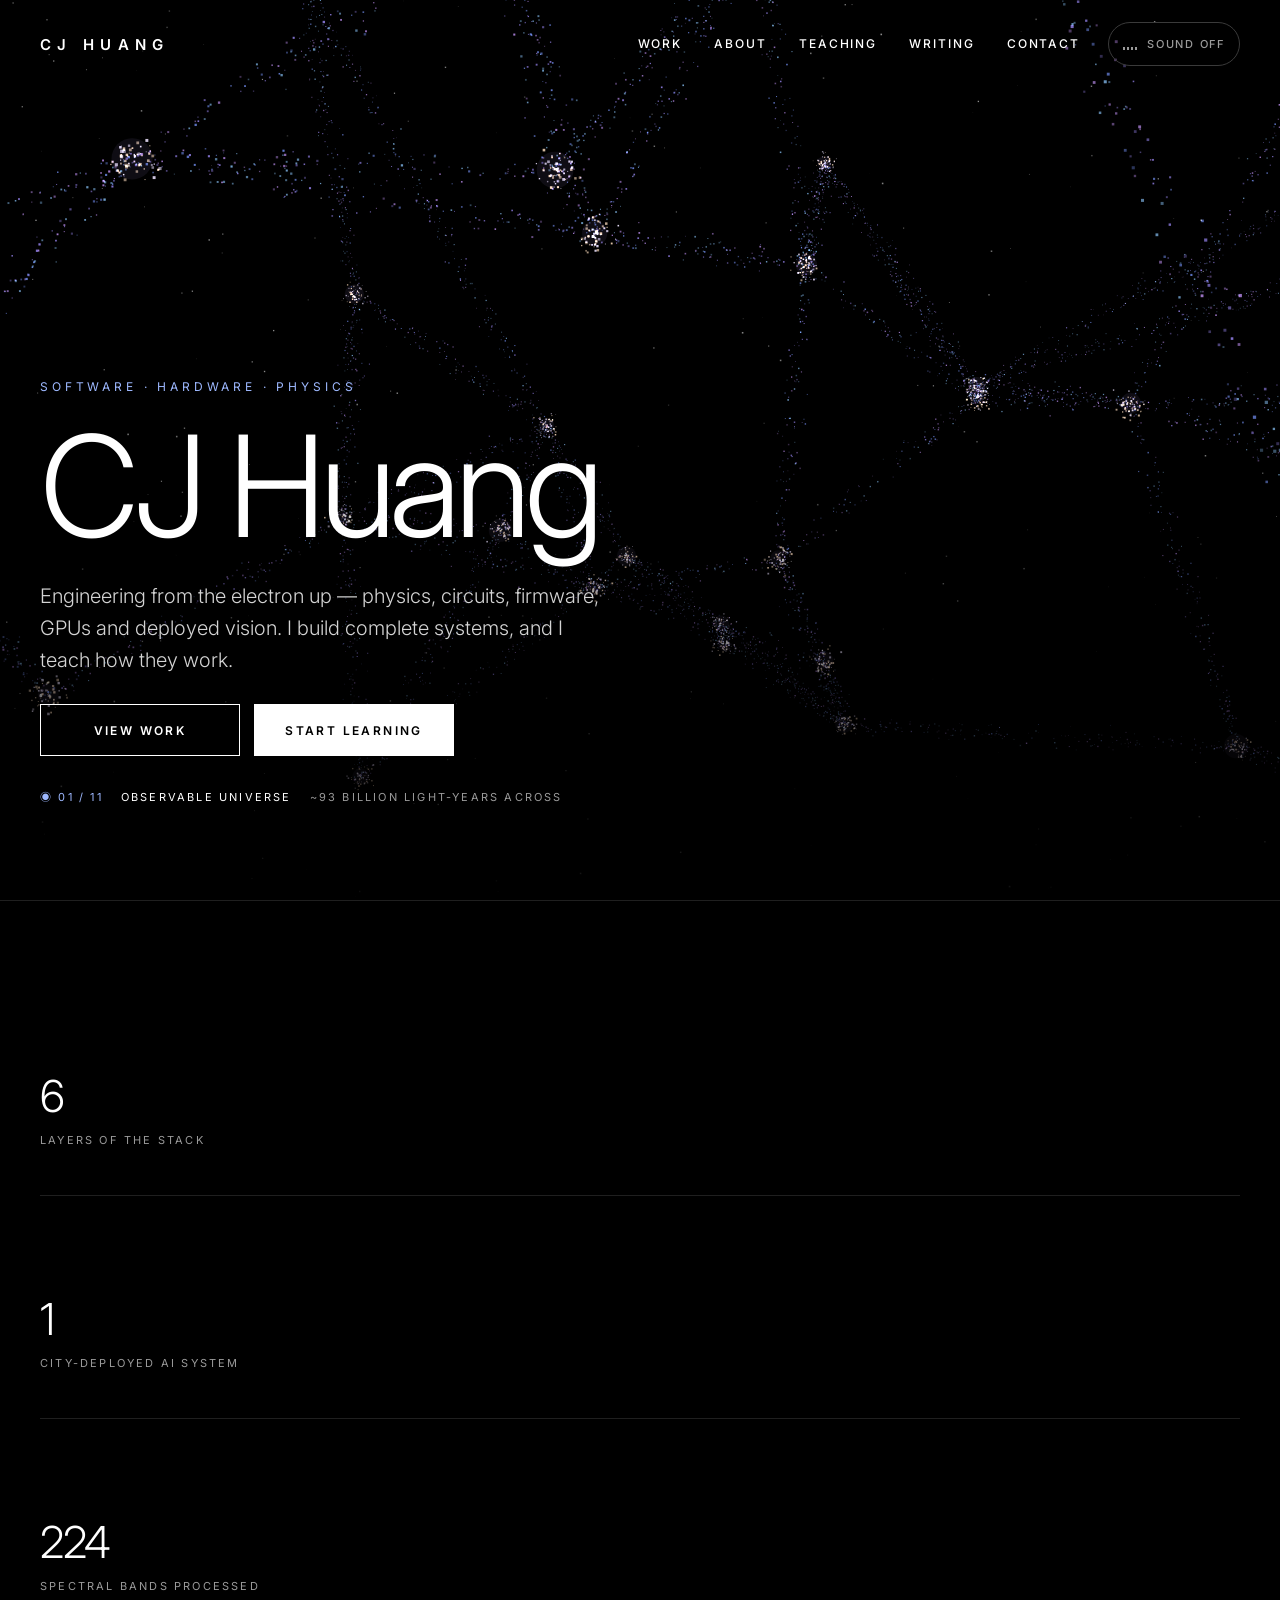
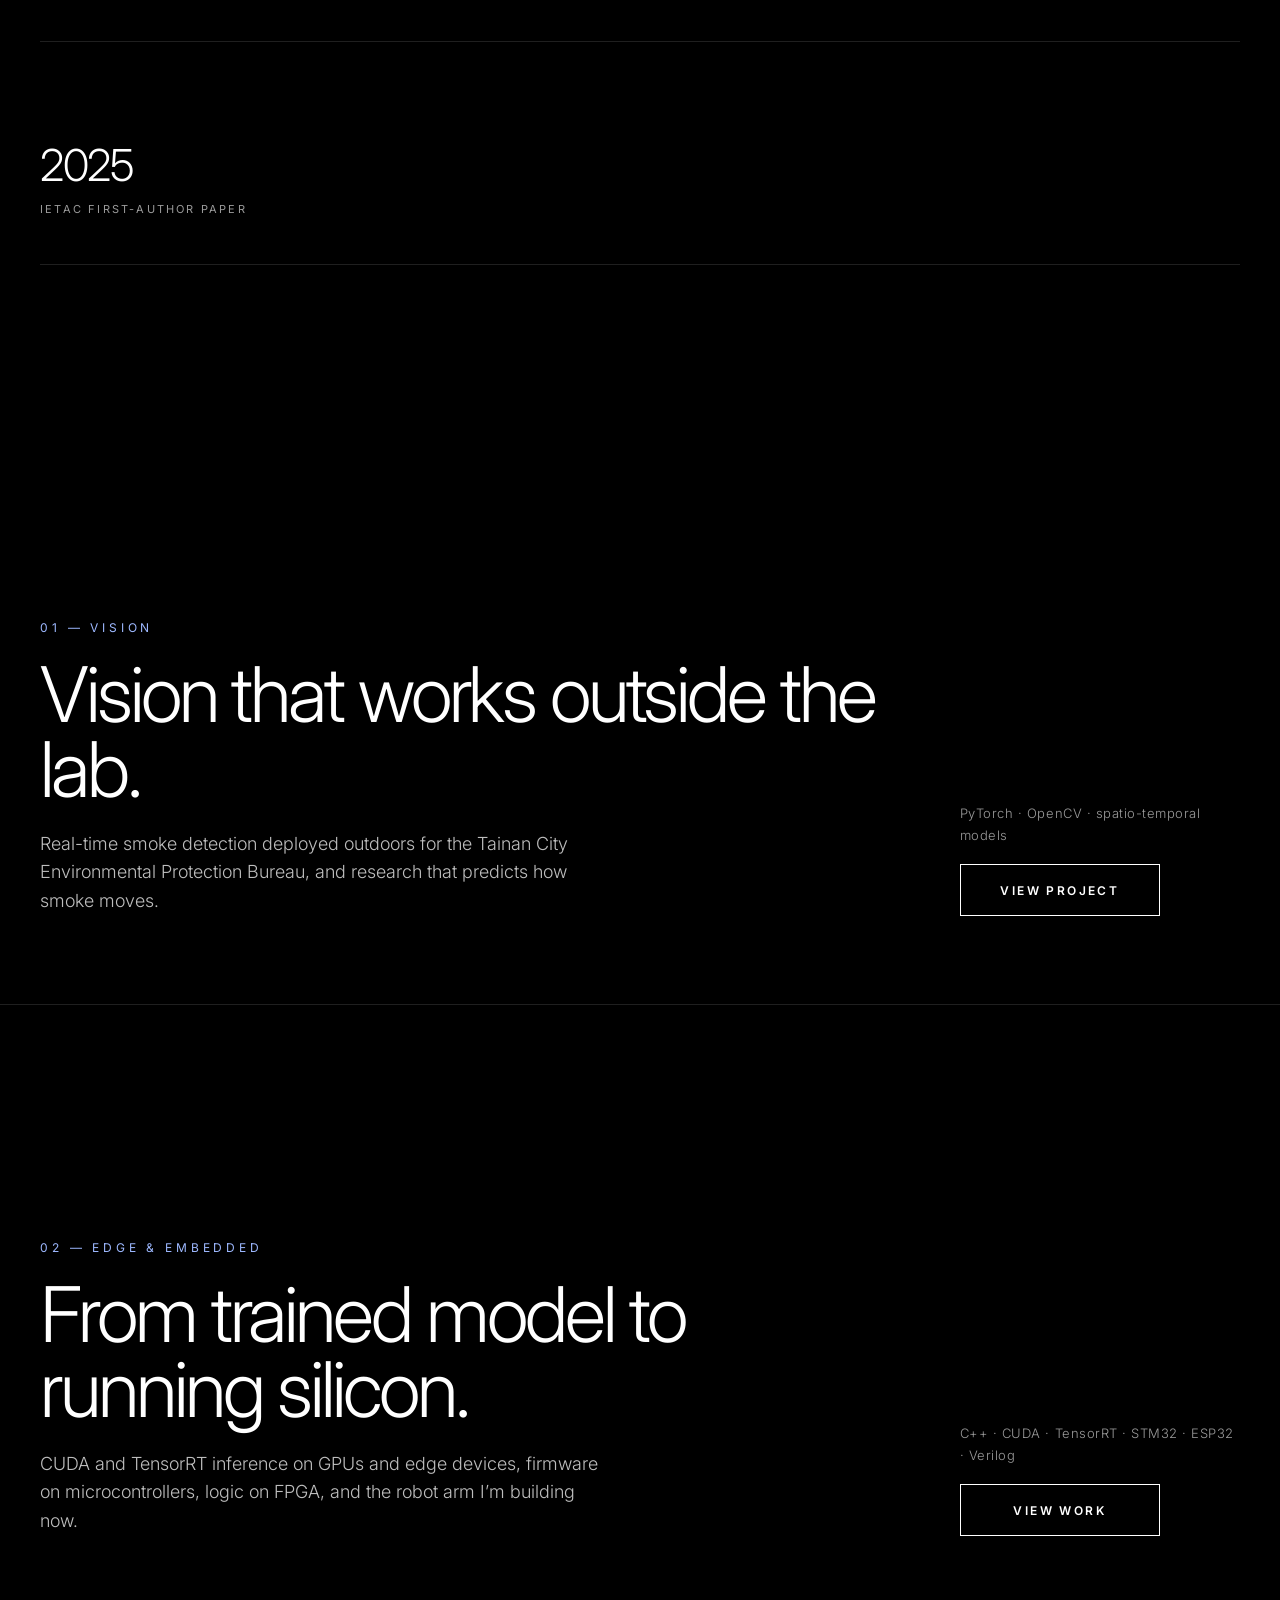
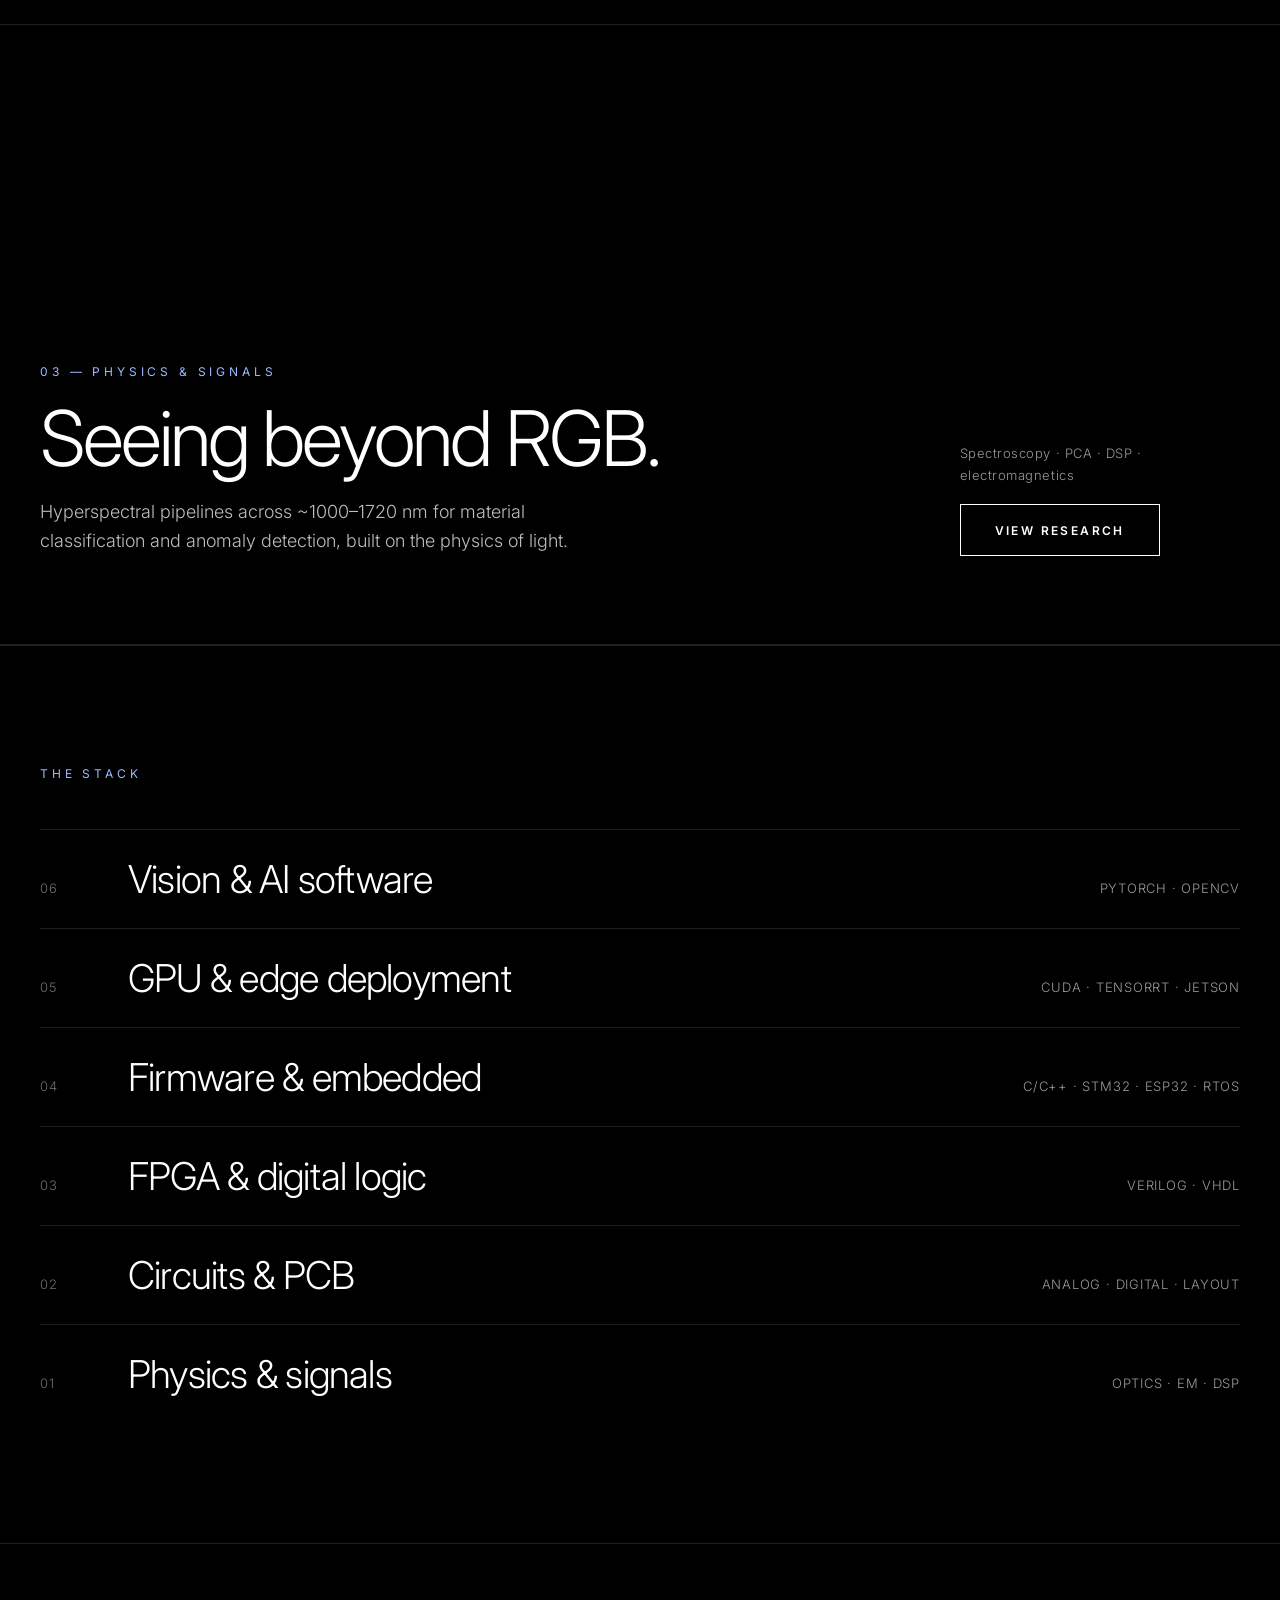
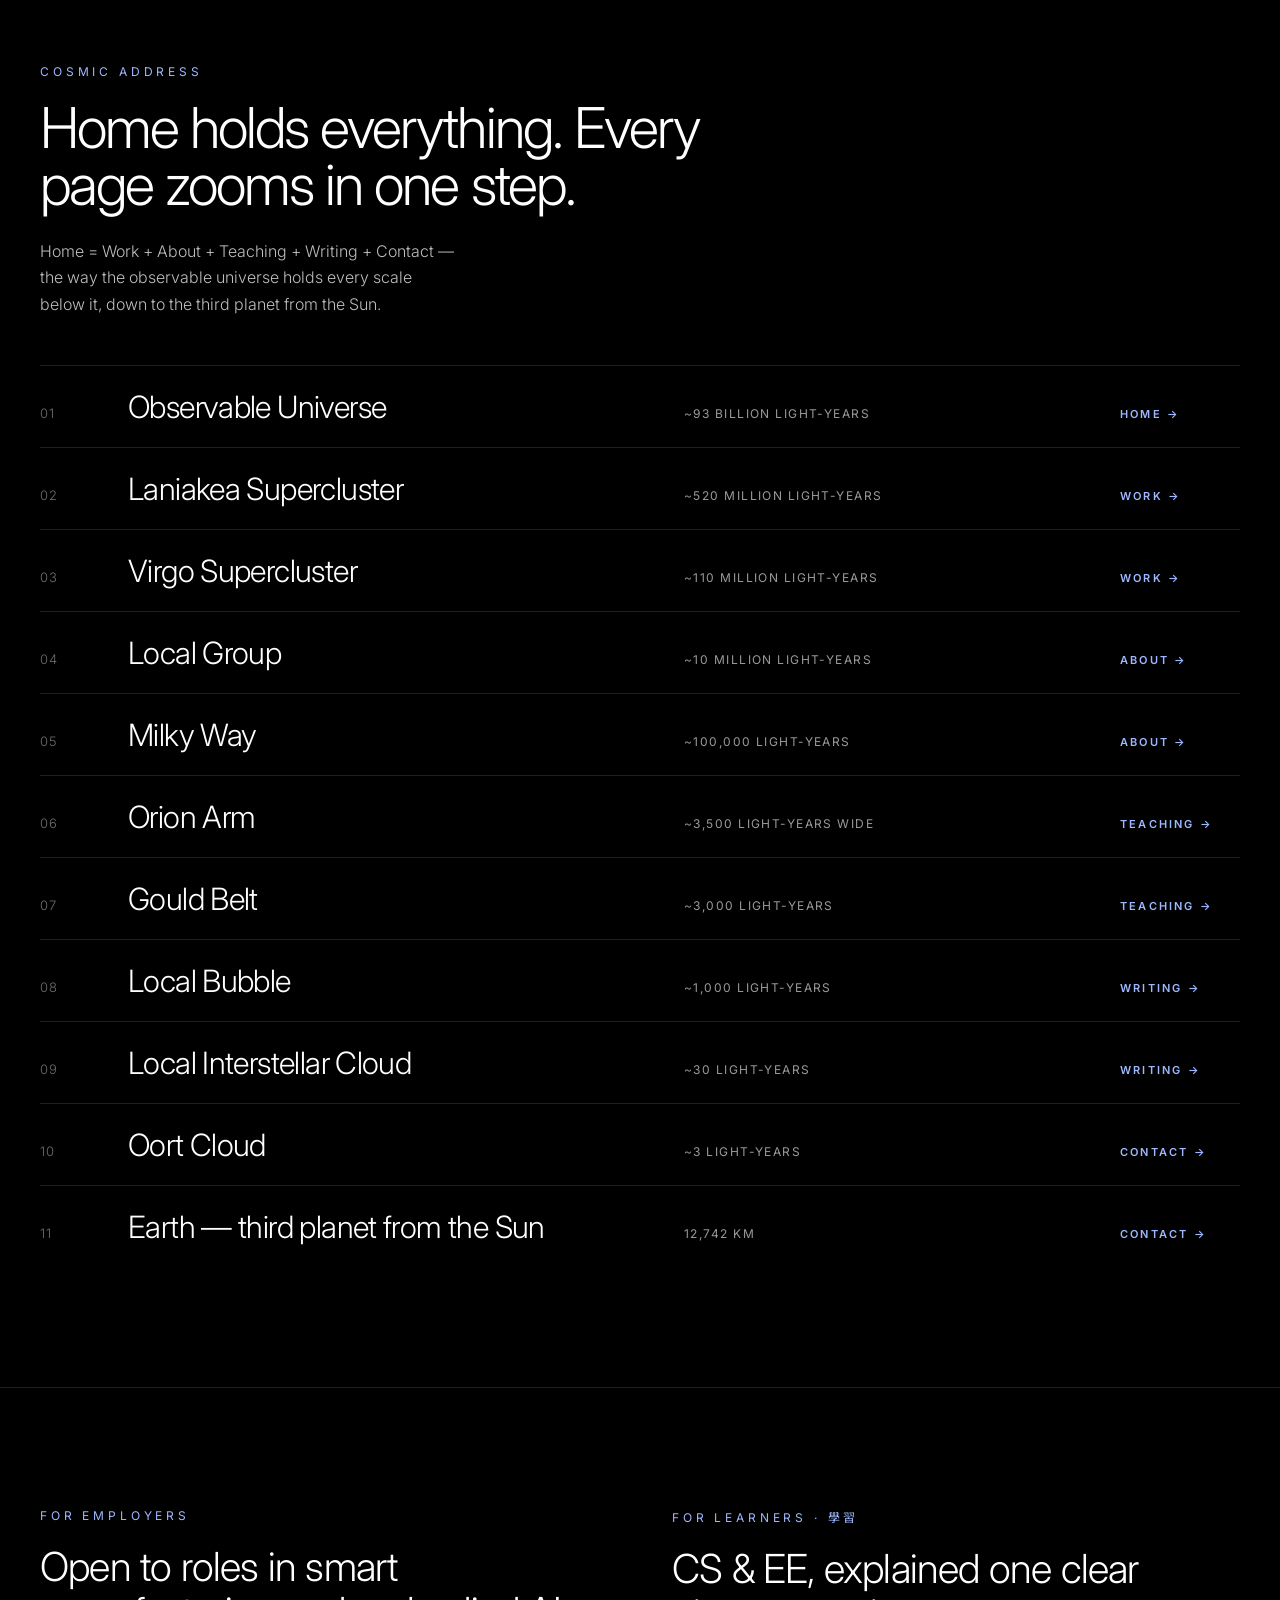
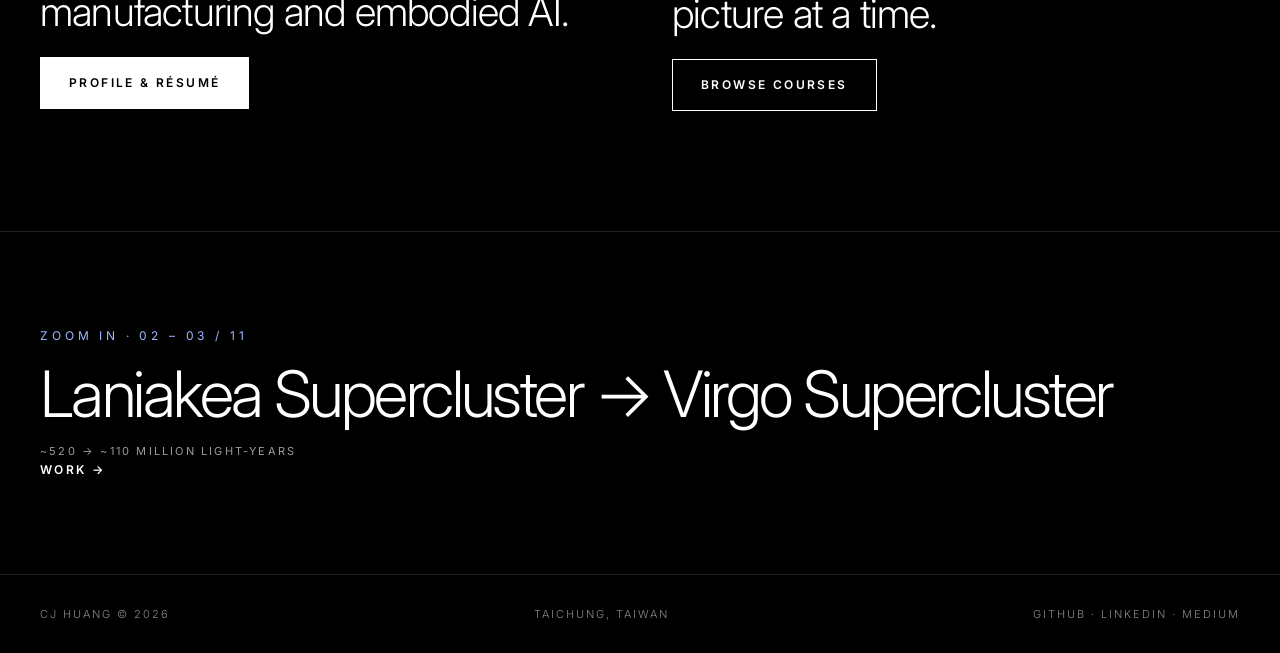
==== index.html @ 6dc10e13 "Add files via upload" ====
<!doctype html>
<html lang="en">
<head>
  <meta charset="utf-8">
  <meta name="viewport" content="width=device-width, initial-scale=1">
  <title>CJ Huang — Software &amp; hardware engineer</title>
  <meta name="description" content="CJ Huang is a software and hardware engineer working from physics and circuits to embedded systems, GPUs and deployed computer vision. Courses in English and 繁體中文.">
  <meta property="og:title" content="CJ Huang — Software &amp; hardware engineer">
  <meta property="og:description" content="CJ Huang is a software and hardware engineer working from physics and circuits to embedded systems, GPUs and deployed computer vision. Courses in English and 繁體中文.">
  <meta property="og:url" content="https://cjhuanglab.com/">
  <meta property="og:type" content="website">
  <link rel="canonical" href="https://cjhuanglab.com/">
  <meta name="theme-color" content="#000000">
  <link rel="icon" href="assets/favicon.svg" type="image/svg+xml">
  <link rel="preconnect" href="https://fonts.googleapis.com">
  <link rel="preconnect" href="https://fonts.gstatic.com" crossorigin>
  <link href="https://fonts.googleapis.com/css2?family=Inter:wght@300;400;500;600&family=Noto+Sans+TC:wght@300;400;500&display=swap" rel="stylesheet">
  <link rel="stylesheet" href="assets/style.css">
  <script src="assets/cosmos.js" defer></script>
  <script src="assets/ambient.js" defer></script>
</head>
<body data-scene="web">
<header class="site-header">
  <nav class="wrap nav" aria-label="Main">
    <a class="brand" href="index.html">CJ HUANG</a>
    <div class="nav-links">
      <a href="projects.html">WORK</a>
      <a href="about.html">ABOUT</a>
      <a href="teaching.html">TEACHING</a>
      <a href="writing.html">WRITING</a>
      <a href="contact.html">CONTACT</a>
      <button type="button" class="sound" data-sound-toggle aria-pressed="false" title="Background sound"><span class="bars" aria-hidden="true"><i></i><i></i><i></i><i></i></span><span class="sound-label">SOUND OFF</span></button>
    </div>
  </nav>
</header>
<main>
<section class="hero home">
  <canvas data-cosmos data-scene="web" data-x="0.64" data-y="0.45" data-size="0.9" data-tilt="0" data-stars="4500" aria-hidden="true"></canvas>
  <div class="fade" aria-hidden="true"></div>
  <div class="wrap hero-content">
    <span class="eyebrow">Software · Hardware · Physics</span>
    <h1>CJ Huang</h1>
    <p class="lead">Engineering from the electron up — physics, circuits, firmware, GPUs and deployed vision. I build complete systems, and I teach how they work.</p>
    <div class="actions"><a class="btn" href="projects.html">VIEW WORK</a><a class="btn btn-white" href="teaching.html">START LEARNING</a></div>
    <div class="scale caps"><span class="accent">◉ 01 / 11</span><span class="here">Observable Universe</span><span>~93 billion light-years across</span></div>
  </div>
</section>
<section class="section"><div class="wrap facts">
  <div class="fact"><b>6</b><span class="caps muted">LAYERS OF THE STACK</span></div>
  <div class="fact"><b>1</b><span class="caps muted">CITY-DEPLOYED AI SYSTEM</span></div>
  <div class="fact"><b>224</b><span class="caps muted">SPECTRAL BANDS PROCESSED</span></div>
  <div class="fact"><b>2025</b><span class="caps muted">IETAC FIRST-AUTHOR PAPER</span></div>
</div></section>
<section class="panel"><div class="wrap">
  <div class="panel-main"><span class="eyebrow">01 — VISION</span><h2>Vision that works outside the lab.</h2><p>Real-time smoke detection deployed outdoors for the Tainan City Environmental Protection Bureau, and research that predicts how smoke moves.</p></div>
  <div class="panel-side"><span>PyTorch · OpenCV · spatio-temporal models</span><a class="btn" href="projects.html">VIEW PROJECT</a></div>
</div></section>
<section class="panel"><div class="wrap">
  <div class="panel-main"><span class="eyebrow">02 — EDGE &amp; EMBEDDED</span><h2>From trained model to running silicon.</h2><p>CUDA and TensorRT inference on GPUs and edge devices, firmware on microcontrollers, logic on FPGA, and the robot arm I’m building now.</p></div>
  <div class="panel-side"><span>C++ · CUDA · TensorRT · STM32 · ESP32 · Verilog</span><a class="btn" href="projects.html">VIEW WORK</a></div>
</div></section>
<section class="panel"><div class="wrap">
  <div class="panel-main"><span class="eyebrow">03 — PHYSICS &amp; SIGNALS</span><h2>Seeing beyond RGB.</h2><p>Hyperspectral pipelines across ~1000–1720 nm for material classification and anomaly detection, built on the physics of light.</p></div>
  <div class="panel-side"><span>Spectroscopy · PCA · DSP · electromagnetics</span><a class="btn" href="projects.html">VIEW RESEARCH</a></div>
</div></section>
<section class="section">
  <div class="wrap">
    <span class="eyebrow">The stack</span>
    <ol class="rows stack">
      <li><span class="n">06</span><span class="name">Vision &amp; AI software</span><span class="tools">PYTORCH · OPENCV</span></li>
      <li><span class="n">05</span><span class="name">GPU &amp; edge deployment</span><span class="tools">CUDA · TENSORRT · JETSON</span></li>
      <li><span class="n">04</span><span class="name">Firmware &amp; embedded</span><span class="tools">C/C++ · STM32 · ESP32 · RTOS</span></li>
      <li><span class="n">03</span><span class="name">FPGA &amp; digital logic</span><span class="tools">VERILOG · VHDL</span></li>
      <li><span class="n">02</span><span class="name">Circuits &amp; PCB</span><span class="tools">ANALOG · DIGITAL · LAYOUT</span></li>
      <li><span class="n">01</span><span class="name">Physics &amp; signals</span><span class="tools">OPTICS · EM · DSP</span></li>
    </ol>
  </div>
</section>
<section class="section">
  <div class="wrap">
    <div class="address-head">
      <div><span class="eyebrow">Cosmic address</span><h2 class="big">Home holds everything. Every page zooms in one step.</h2></div>
      <p class="soft">Home = Work + About + Teaching + Writing + Contact — the way the observable universe holds every scale below it, down to the third planet from the Sun.</p>
    </div>
    <ol class="rows address">
      <li><a href="index.html"><span class="n">01</span><span class="name">Observable Universe</span><span class="size caps">~93 billion light-years</span><span class="go caps accent">HOME →</span></a></li>
      <li><a href="projects.html"><span class="n">02</span><span class="name">Laniakea Supercluster</span><span class="size caps">~520 million light-years</span><span class="go caps accent">WORK →</span></a></li>
      <li><a href="projects.html"><span class="n">03</span><span class="name">Virgo Supercluster</span><span class="size caps">~110 million light-years</span><span class="go caps accent">WORK →</span></a></li>
      <li><a href="about.html"><span class="n">04</span><span class="name">Local Group</span><span class="size caps">~10 million light-years</span><span class="go caps accent">ABOUT →</span></a></li>
      <li><a href="about.html"><span class="n">05</span><span class="name">Milky Way</span><span class="size caps">~100,000 light-years</span><span class="go caps accent">ABOUT →</span></a></li>
      <li><a href="teaching.html"><span class="n">06</span><span class="name">Orion Arm</span><span class="size caps">~3,500 light-years wide</span><span class="go caps accent">TEACHING →</span></a></li>
      <li><a href="teaching.html"><span class="n">07</span><span class="name">Gould Belt</span><span class="size caps">~3,000 light-years</span><span class="go caps accent">TEACHING →</span></a></li>
      <li><a href="writing.html"><span class="n">08</span><span class="name">Local Bubble</span><span class="size caps">~1,000 light-years</span><span class="go caps accent">WRITING →</span></a></li>
      <li><a href="writing.html"><span class="n">09</span><span class="name">Local Interstellar Cloud</span><span class="size caps">~30 light-years</span><span class="go caps accent">WRITING →</span></a></li>
      <li><a href="contact.html"><span class="n">10</span><span class="name">Oort Cloud</span><span class="size caps">~3 light-years</span><span class="go caps accent">CONTACT →</span></a></li>
      <li><a href="contact.html"><span class="n">11</span><span class="name">Earth — third planet from the Sun</span><span class="size caps">12,742 km</span><span class="go caps accent">CONTACT →</span></a></li>
    </ol>
  </div>
</section>
<section class="section">
  <div class="wrap">
    <div class="split">
      <div><span class="eyebrow">For employers</span><h2>Open to roles in smart manufacturing and embodied AI.</h2><a class="btn btn-white" href="about.html">PROFILE &amp; RÉSUMÉ</a></div>
      <div><span class="eyebrow">For learners · 學習</span><h2>CS &amp; EE, explained one clear picture at a time.</h2><a class="btn" href="teaching.html">BROWSE COURSES</a></div>
    </div>
  </div>
</section>
<section class="section zoom"><a href="projects.html"><div class="wrap">
  <div><span class="eyebrow">Zoom in · 02 – 03 / 11</span><span class="zoom-title">Laniakea Supercluster → Virgo Supercluster</span><span class="caps muted">~520 → ~110 million light-years</span></div>
  <span class="zoom-go">WORK →</span>
</div></a></section>
</main>
<footer class="site-footer">
  <div class="wrap"><span>CJ HUANG © 2026</span><span>TAICHUNG, TAIWAN</span><span><a href="#">GITHUB</a> · <a href="#">LINKEDIN</a> · <a href="#">MEDIUM</a></span></div>
</footer>
</body>
</html>
---- assets/style.css ----
/* CJ Huang — site styles. Black, white, starlight blue. */
:root {
  --bg: #000; --fg: #fff; --text: #D4D4D4; --soft: #BDBDBD; --muted: #9A9A9A; --dim: #8A8A8A; --faint: #6E6E6E;
  --line: #1F1F1F; --accent: #9DB8FF;
  --sans: 'Inter', 'Noto Sans TC', system-ui, sans-serif;
  --wrap: 1360px; --pad: 40px;
}
* { box-sizing: border-box; }
html { scroll-behavior: smooth; }
body { margin: 0; background: var(--bg); color: var(--fg); font-family: var(--sans); font-weight: 300; -webkit-font-smoothing: antialiased; }
a { color: var(--fg); }
a:hover { color: var(--soft); }
h1, h2, h3, p { margin: 0; font-weight: 300; }
:focus-visible { outline: 2px solid var(--accent); outline-offset: 3px; }
.wrap { max-width: var(--wrap); margin: 0 auto; padding-inline: var(--pad); }
.eyebrow { font-size: 12px; font-weight: 400; letter-spacing: .32em; color: var(--accent); text-transform: uppercase; }
.caps { font-size: 11px; font-weight: 400; letter-spacing: .2em; text-transform: uppercase; }
.muted { color: var(--muted); } .dim { color: var(--dim); } .faint { color: var(--faint); } .soft { color: var(--soft); } .accent { color: var(--accent); }

/* header */
.site-header { position: absolute; top: 0; left: 0; right: 0; z-index: 3; }
.nav { display: flex; flex-wrap: wrap; align-items: center; justify-content: space-between; gap: 12px; padding-block: 22px; }
.brand { min-height: 44px; display: inline-flex; align-items: center; text-decoration: none; font-size: 15px; font-weight: 600; letter-spacing: .42em; }
.nav-links { display: flex; flex-wrap: wrap; gap: 4px; }
.nav-links a { min-height: 44px; padding: 0 14px; display: inline-flex; align-items: center; text-decoration: none; font-size: 12px; font-weight: 500; letter-spacing: .16em; border-bottom: 1px solid transparent; }
.nav-links a[aria-current="page"] { border-bottom-color: var(--fg); }

/* hero */
.hero { position: relative; overflow: hidden; min-height: 600px; display: flex; align-items: flex-end; }
.hero.home { min-height: max(860px, 100vh); }
.hero canvas { position: absolute; inset: 0; width: 100%; height: 100%; display: block; }
.hero .fade { position: absolute; left: 0; right: 0; bottom: 0; height: 60%; background: linear-gradient(to bottom, rgba(0,0,0,0), rgba(0,0,0,.9)); pointer-events: none; }
.hero-content { position: relative; width: 100%; padding-top: 200px; padding-bottom: 80px; display: flex; flex-direction: column; gap: 24px; }
.hero.home .hero-content { padding-bottom: 96px; gap: 28px; }
.hero h1 { font-size: clamp(56px, 8.5vw, 124px); line-height: .94; letter-spacing: -.045em; }
.hero.home h1 { font-size: clamp(64px, 11vw, 168px); line-height: .92; }
.hero .lead { max-width: 600px; font-size: 19px; line-height: 1.6; color: var(--text); }
.hero.home .lead { font-size: 20px; max-width: 560px; }

/* buttons */
.actions { display: flex; flex-wrap: wrap; gap: 14px; }
.btn { min-height: 52px; min-width: 200px; padding: 0 28px; display: inline-flex; align-items: center; justify-content: center; text-decoration: none; font: 600 12px var(--sans); letter-spacing: .2em; border: 1.5px solid var(--fg); color: var(--fg); background: transparent; cursor: pointer; transition: background .2s, color .2s; }
.btn:hover { background: var(--fg); color: #000; }
.btn-white { background: var(--fg); color: #000; }
.btn-white:hover { background: transparent; color: var(--fg); }

/* sections */
.section { border-top: 1px solid var(--line); }
.section > .wrap { padding-block: 120px; display: flex; flex-direction: column; gap: 48px; }
.section.tight > .wrap { padding-top: 40px; border: 0; }
.section.tight { border-top: 0; }
h2.big { font-size: clamp(36px, 4.4vw, 60px); line-height: 1.02; letter-spacing: -.035em; }
.rows { list-style: none; margin: 0; padding: 0; }
.rows > li { border-top: 1px solid var(--line); }
.row { display: flex; flex-wrap: wrap; align-items: baseline; gap: 12px 48px; padding: 36px 0; text-decoration: none; }
a.row:hover .row-title { color: var(--accent); }
.row-title { font-size: clamp(24px, 2.6vw, 36px); line-height: 1.12; letter-spacing: -.025em; transition: color .2s; }
.row-main { flex: 999 1 520px; min-width: 0; display: flex; flex-direction: column; gap: 10px; }
.row-side { flex: 1 1 160px; display: flex; flex-direction: column; gap: 8px; }
.row-lead { flex: 0 0 140px; }
.row p { font-size: 16px; line-height: 1.6; color: var(--soft); max-width: 680px; }
.cols { display: grid; gap: 48px; grid-template-columns: repeat(auto-fit, minmax(min(300px, 100%), 1fr)); }
.cols.four { grid-template-columns: repeat(auto-fit, minmax(min(240px, 100%), 1fr)); gap: 40px; }
.col { display: flex; flex-direction: column; gap: 16px; padding-top: 24px; border-top: 1px solid var(--fg); }
.col h3 { font-size: 28px; letter-spacing: -.02em; }
.col p { font-size: 16px; line-height: 1.65; color: var(--soft); }

/* home */
.facts { display: grid; grid-template-columns: repeat(auto-fit, minmax(min(240px, 100%), 1fr)); }
.fact { padding: 48px 0; display: flex; flex-direction: column; gap: 10px; border-bottom: 1px solid var(--line); }
.fact b { font-size: 44px; font-weight: 300; letter-spacing: -.03em; }
.panel { border-bottom: 1px solid var(--line); min-height: 620px; display: flex; align-items: flex-end; }
.panel .wrap { width: 100%; padding-block: 120px 88px; display: flex; flex-wrap: wrap; gap: 32px 64px; align-items: flex-end; justify-content: space-between; }
.panel-main { flex: 999 1 620px; min-width: 0; display: flex; flex-direction: column; gap: 22px; }
.panel h2 { font-size: clamp(44px, 6vw, 88px); line-height: .98; letter-spacing: -.04em; }
.panel p { max-width: 560px; font-size: 18px; line-height: 1.6; color: var(--soft); }
.panel-side { flex: 1 1 280px; display: flex; flex-direction: column; gap: 18px; align-items: flex-start; }
.panel-side span { font-size: 13px; line-height: 1.7; color: var(--muted); letter-spacing: .04em; }
.stack li { display: flex; flex-wrap: wrap; align-items: baseline; gap: 8px 40px; padding: 26px 0; border-top: 1px solid var(--line); }
.stack .n { flex: 0 0 48px; font-size: 13px; color: var(--faint); letter-spacing: .1em; }
.stack .name { flex: 1 1 420px; font-size: clamp(26px, 3vw, 40px); letter-spacing: -.02em; }
.stack .tools { font-size: 13px; color: var(--muted); letter-spacing: .06em; }
.split { display: grid; grid-template-columns: repeat(auto-fit, minmax(min(340px, 100%), 1fr)); gap: 64px; }
.split > div { display: flex; flex-direction: column; gap: 22px; align-items: flex-start; }
.split h2 { font-size: 40px; line-height: 1.12; letter-spacing: -.02em; }

/* about */
.profile { display: flex; flex-wrap: wrap; gap: 48px 80px; align-items: flex-start; }
.photo { flex: 0 0 300px; max-width: 100%; height: 380px; border: 1px solid #2A2A2A; display: grid; place-items: center; overflow: hidden; }
.photo img { width: 100%; height: 100%; object-fit: cover; }
.profile-text { flex: 999 1 520px; min-width: 0; display: flex; flex-direction: column; gap: 28px; }
.profile-text .statement { font-size: clamp(24px, 2.4vw, 32px); line-height: 1.4; letter-spacing: -.01em; }
.profile-text p { font-size: 17px; line-height: 1.7; color: var(--soft); max-width: 640px; }
.meta { display: flex; flex-wrap: wrap; gap: 28px; color: var(--muted); }
.when { flex: 0 0 140px; font-size: 32px; letter-spacing: -.02em; color: var(--dim); }
.end-cta { display: flex; flex-wrap: wrap; gap: 40px; align-items: flex-end; justify-content: space-between; }
.end-cta > div:first-child { flex: 1 1 480px; display: flex; flex-direction: column; gap: 20px; }

/* teaching */
.path { list-style: none; margin: 0; padding: 0; display: flex; flex-wrap: wrap; gap: 14px 22px; align-items: baseline; font-size: clamp(20px, 2vw, 28px); letter-spacing: -.01em; }
.path li:not(:last-child)::after { content: "→"; color: var(--accent); margin-left: 22px; }

/* filters */
.filters { display: flex; flex-wrap: wrap; }
.filter { min-height: 44px; padding: 0 2px; margin-right: 22px; background: none; border: 0; border-bottom: 1px solid transparent; cursor: pointer; font: 500 12px var(--sans); letter-spacing: .18em; color: var(--dim); }
.filter[aria-pressed="true"], .filter:has(input:checked) { color: var(--fg); border-bottom-color: var(--fg); }
.filter input { position: absolute; opacity: 0; pointer-events: none; }
.filter:has(input:focus-visible) { outline: 2px solid var(--accent); outline-offset: 3px; }
.filter:hover { color: var(--fg); }
[hidden] { display: none !important; }

/* forms */
label.field { display: flex; flex-direction: column; gap: 10px; flex: 1 1 240px; }
.field input, .field textarea { min-height: 52px; padding: 10px 2px; background: transparent; border: 0; border-bottom: 1px solid #5A5A5A; color: var(--fg); font: 300 20px var(--sans); border-radius: 0; }
.field input:focus, .field textarea:focus { outline: none; border-bottom-color: var(--accent); }
.field textarea { resize: vertical; }
.contact { display: flex; flex-wrap: wrap; gap: 64px 96px; }
.contact > div { flex: 1 1 380px; min-width: 0; display: flex; flex-direction: column; gap: 24px; }
.contact form { flex: 999 1 520px; min-width: 0; display: flex; flex-direction: column; gap: 36px; }
.contact form .btn { align-self: flex-start; }
.links a { min-height: 72px; display: flex; flex-wrap: wrap; align-items: center; justify-content: space-between; gap: 8px 16px; text-decoration: none; }
.links a span:first-child { font-size: 24px; letter-spacing: -.01em; }
.links a span:last-child { font-size: 12px; letter-spacing: .12em; color: var(--muted); }
.fields { display: flex; flex-wrap: wrap; gap: 32px; }
fieldset { border: 0; margin: 0; padding: 0; }
legend { margin-bottom: 14px; color: var(--muted); }
.signup .fields { flex: 1 1 460px; align-items: flex-end; gap: 16px; }

/* footer */
.site-footer { border-top: 1px solid var(--line); }
.site-footer .wrap { padding-block: 32px; display: flex; flex-wrap: wrap; justify-content: space-between; gap: 16px; font-size: 11px; letter-spacing: .18em; color: var(--dim); }
.site-footer a { text-decoration: none; color: var(--dim); }
.site-footer a:hover { color: var(--fg); }

@media (max-width: 700px) {
  :root { --pad: 22px; }
  .section > .wrap { padding-block: 80px; gap: 36px; }
  .hero-content { padding-top: 170px; }
  .panel { min-height: 0; }
  .panel .wrap { padding-block: 88px 64px; }
  .btn { min-width: 0; }
  .nav-links a { padding: 0 9px; }
}

/* cosmic scale label, zoom links, cosmic address */
.scale { display: flex; flex-wrap: wrap; gap: 8px 18px; align-items: baseline; color: var(--muted); margin-top: 4px; }
.scale .here { color: var(--fg); }
.zoom a { display: block; text-decoration: none; }
.zoom .wrap { padding-block: 96px !important; flex-direction: row !important; flex-wrap: wrap; gap: 24px 48px !important; align-items: flex-end; justify-content: space-between; }
.zoom .wrap > div { flex: 999 1 560px; display: flex; flex-direction: column; gap: 18px; }
.zoom-title { font-size: clamp(36px, 5vw, 72px); line-height: 1.02; letter-spacing: -.04em; transition: color .2s; }
.zoom a:hover .zoom-title { color: var(--accent); }
.zoom-go { font-size: 12px; font-weight: 600; letter-spacing: .2em; }
.address-head { display: flex; flex-wrap: wrap; gap: 24px 64px; align-items: flex-end; justify-content: space-between; }
.address-head > div { display: flex; flex-direction: column; gap: 20px; max-width: 760px; }
.address-head p { max-width: 420px; font-size: 16px; line-height: 1.65; }
.address a { display: flex; flex-wrap: wrap; align-items: baseline; gap: 6px 40px; padding: 22px 0; text-decoration: none; }
.address .n { flex: 0 0 48px; font-size: 13px; letter-spacing: .1em; color: var(--faint); }
.address .name { flex: 1 1 380px; font-size: clamp(22px, 2.4vw, 32px); letter-spacing: -.02em; transition: color .2s; }
.address a:hover .name { color: var(--accent); }
.address .size { flex: 1 1 260px; color: var(--muted); letter-spacing: .12em; font-size: 12px; }
.address .go { flex: 0 0 120px; font-weight: 600; }

/* sound toggle */
.sound { min-height: 44px; margin-left: 10px; padding: 0 14px; display: inline-flex; align-items: center; gap: 10px; background: none; border: 1px solid #3A3A3A; border-radius: 999px; color: var(--muted); font: 500 11px var(--sans); letter-spacing: .16em; cursor: pointer; transition: color .2s, border-color .2s; }
.sound:hover, .sound[aria-pressed="true"] { color: var(--fg); border-color: var(--fg); }
.sound .bars { display: inline-flex; align-items: flex-end; gap: 2px; height: 12px; }
.sound .bars i { display: block; width: 2px; height: 3px; background: currentColor; }
.sound[aria-pressed="true"] .bars i { animation: eq 1.1s ease-in-out infinite; }
.sound[aria-pressed="true"] .bars i:nth-child(2) { animation-delay: -.3s; }
.sound[aria-pressed="true"] .bars i:nth-child(3) { animation-delay: -.6s; }
.sound[aria-pressed="true"] .bars i:nth-child(4) { animation-delay: -.9s; }
@keyframes eq { 0%, 100% { height: 3px; } 50% { height: 12px; } }
@media (prefers-reduced-motion: reduce) { .sound[aria-pressed="true"] .bars i { animation: none; height: 8px; } }
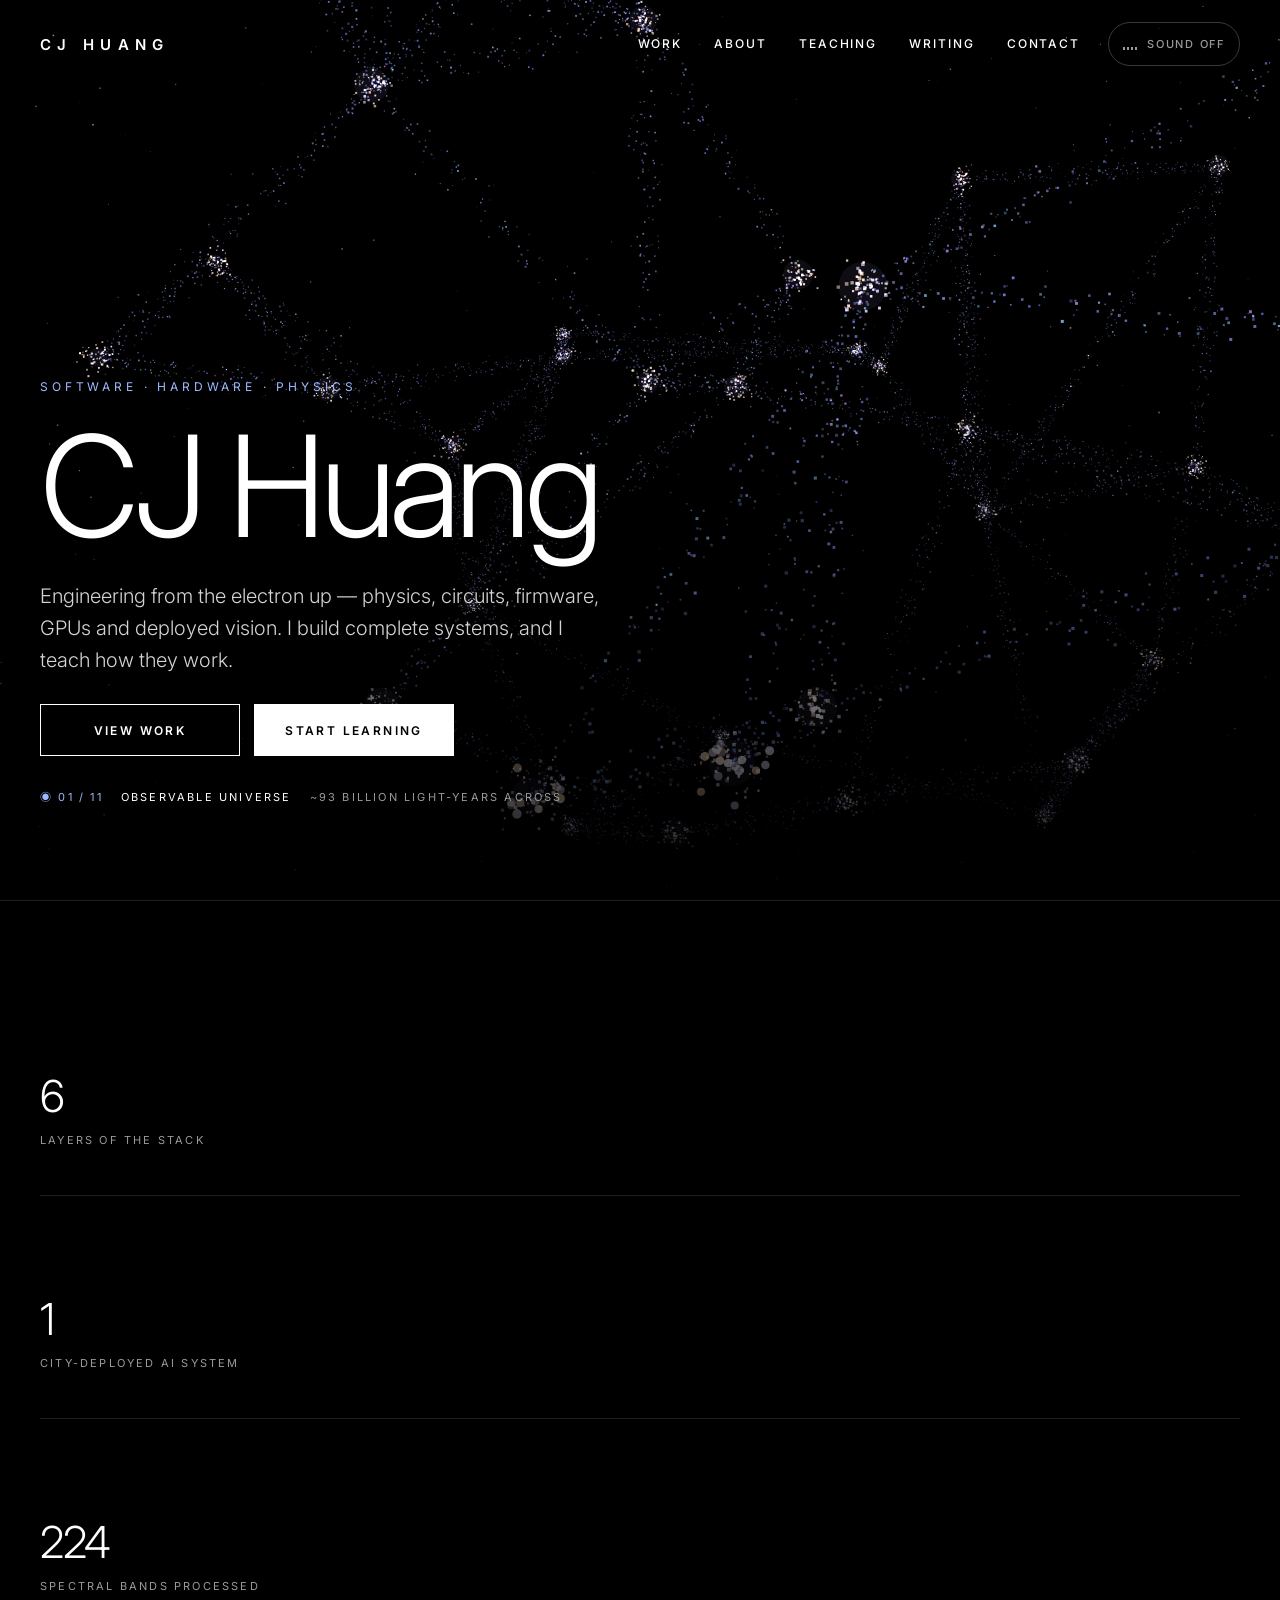
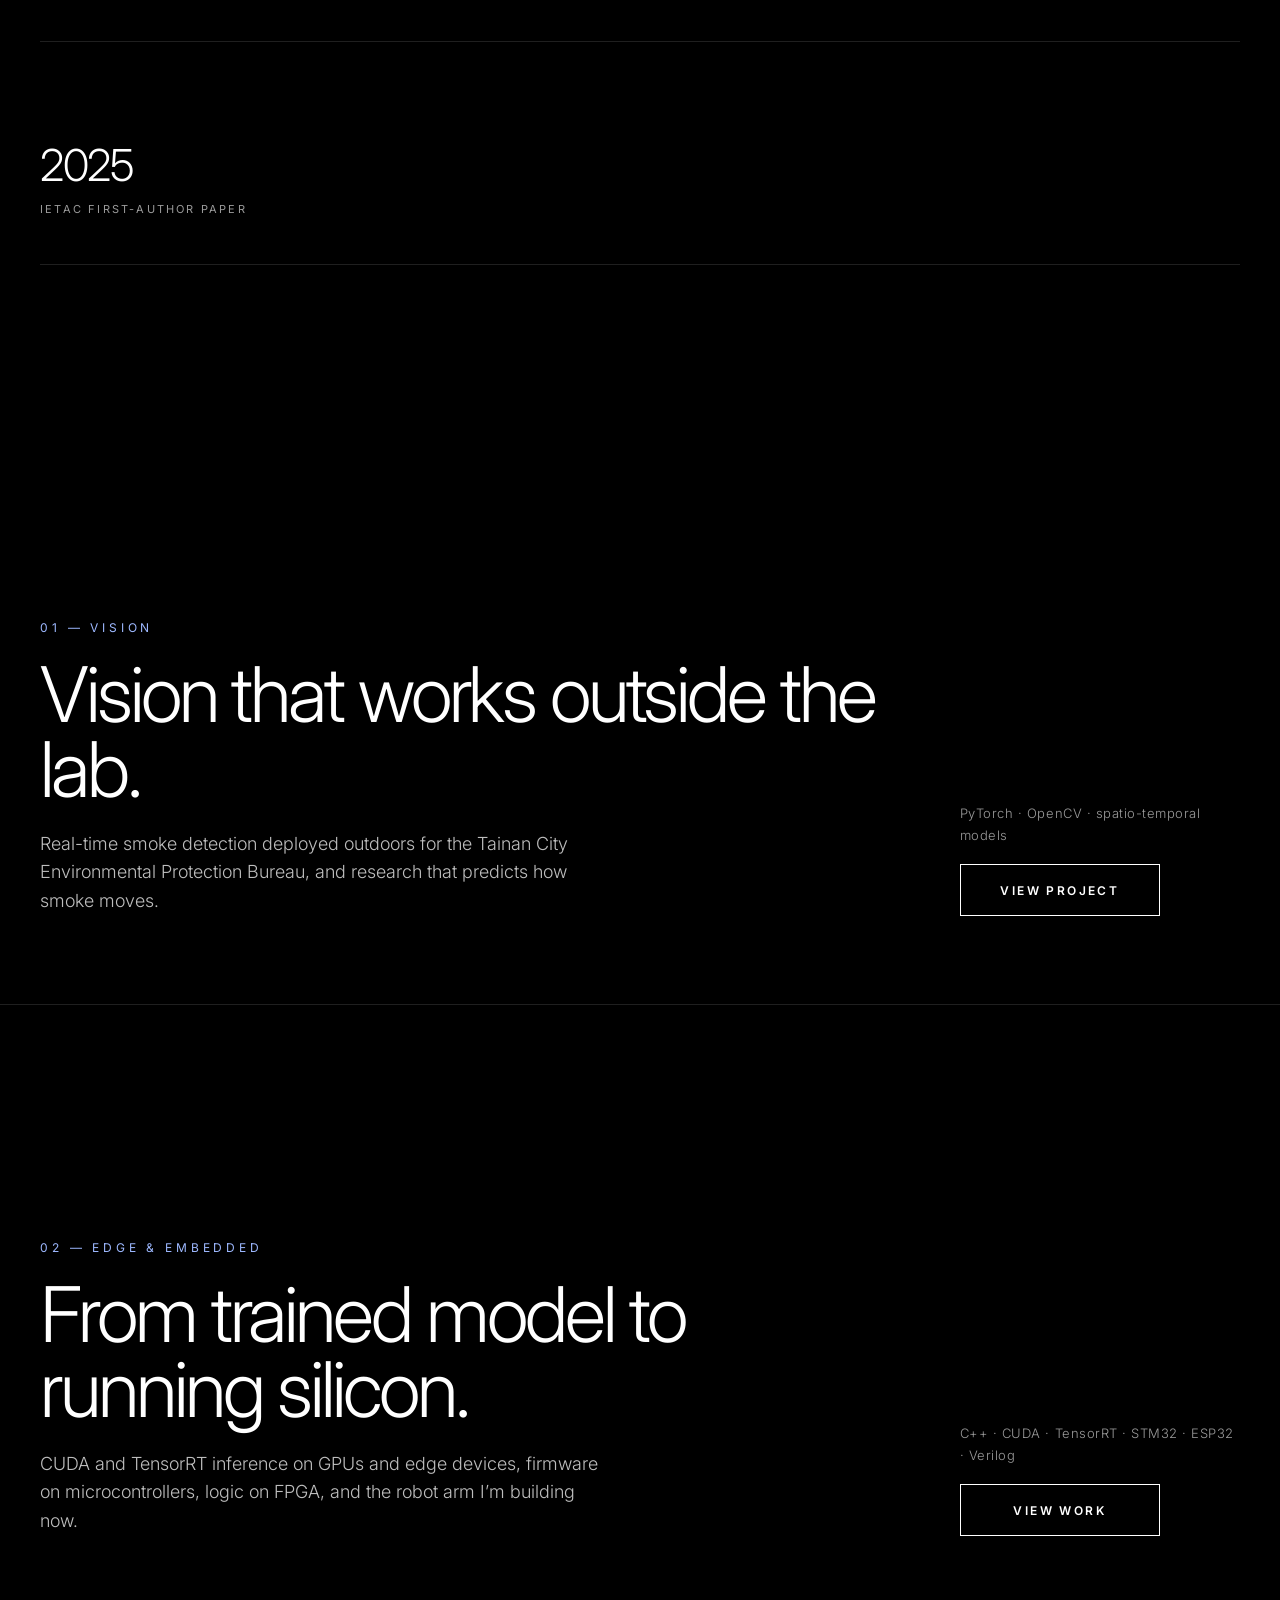
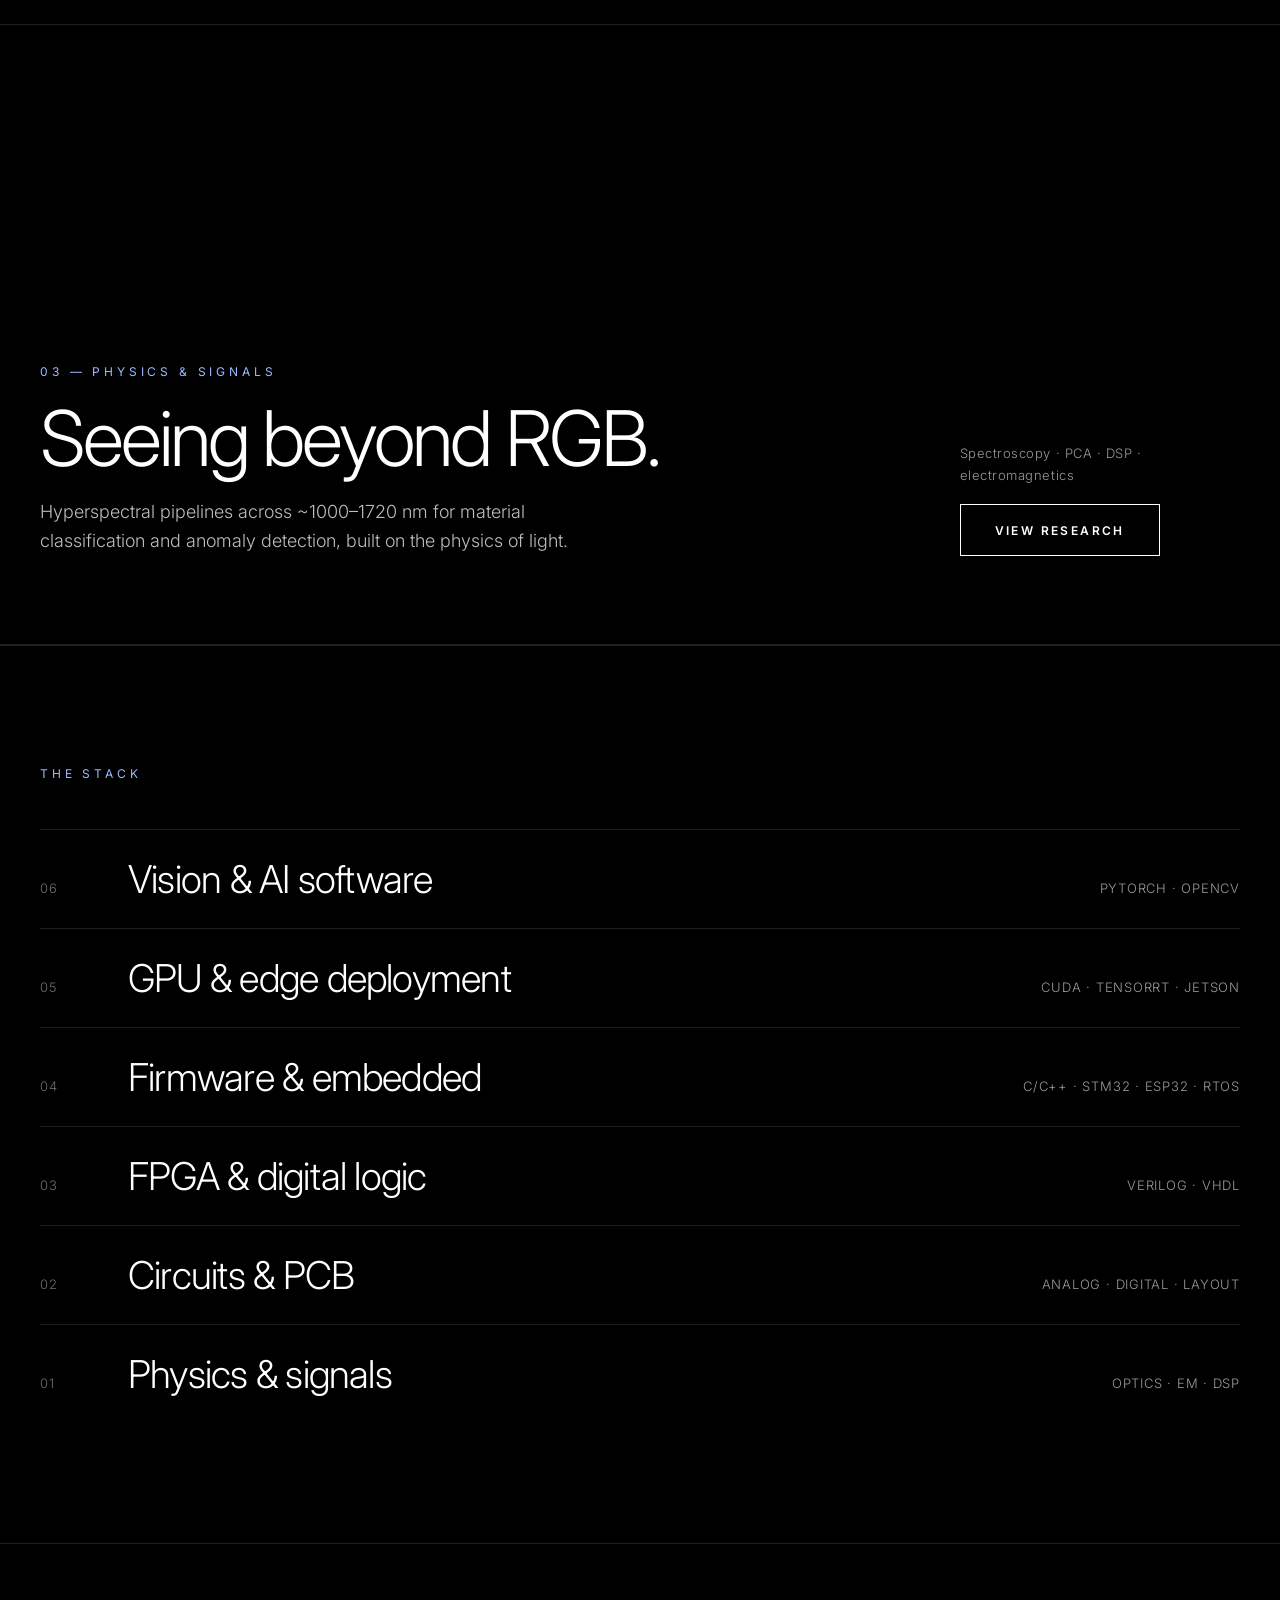
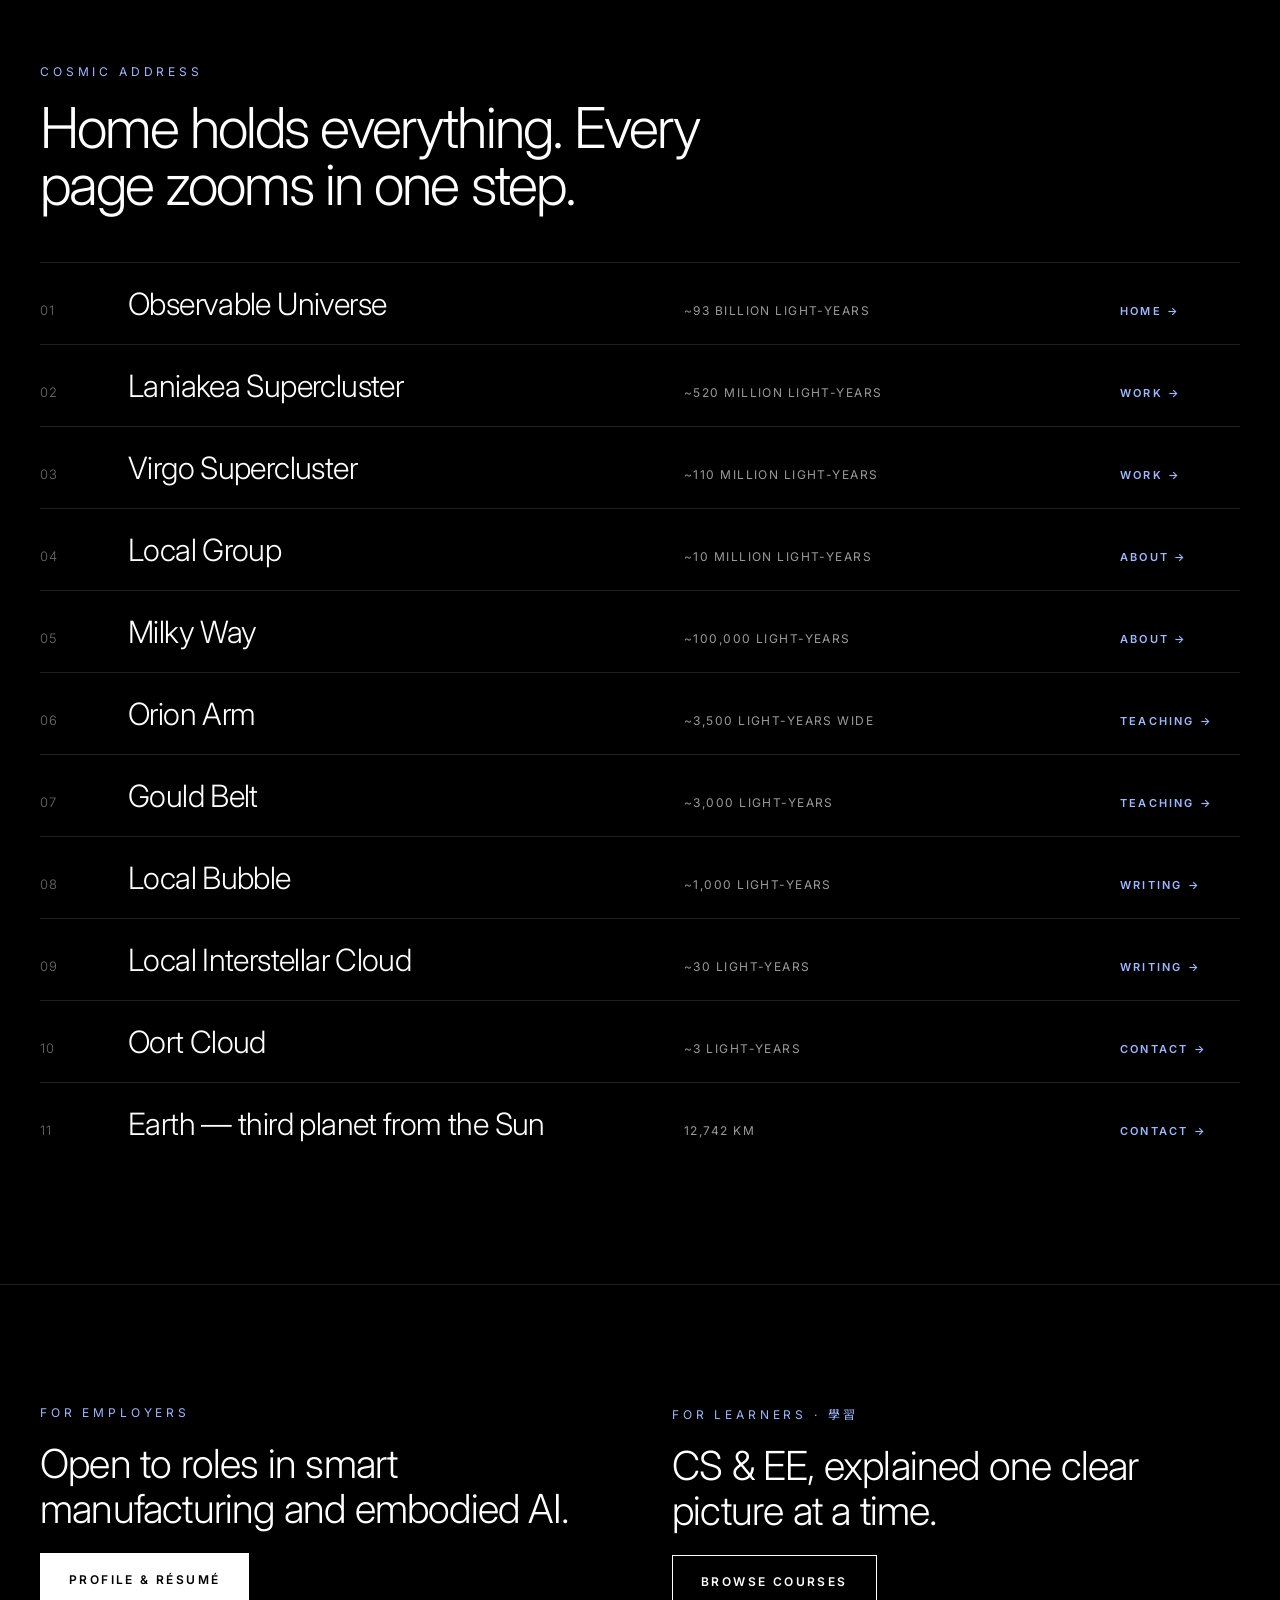
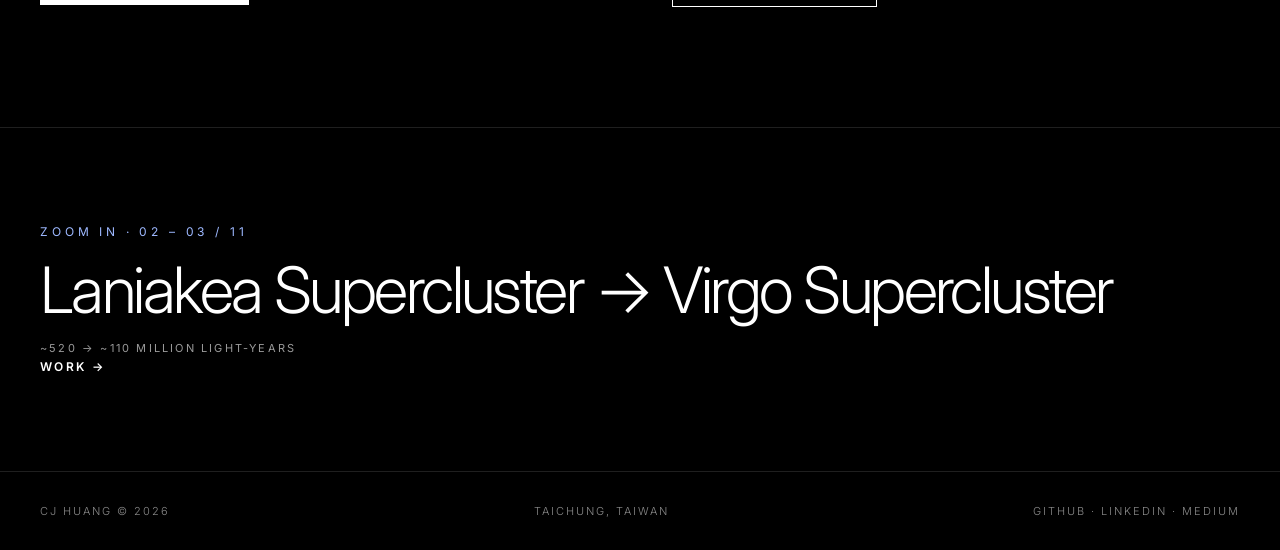
==== commit 80f96c1d: "Update index.html" ====
--- a/index.html
+++ b/index.html
@@ -80,7 +80,6 @@
   <div class="wrap">
     <div class="address-head">
       <div><span class="eyebrow">Cosmic address</span><h2 class="big">Home holds everything. Every page zooms in one step.</h2></div>
-      <p class="soft">Home = Work + About + Teaching + Writing + Contact — the way the observable universe holds every scale below it, down to the third planet from the Sun.</p>
     </div>
     <ol class="rows address">
       <li><a href="index.html"><span class="n">01</span><span class="name">Observable Universe</span><span class="size caps">~93 billion light-years</span><span class="go caps accent">HOME →</span></a></li>
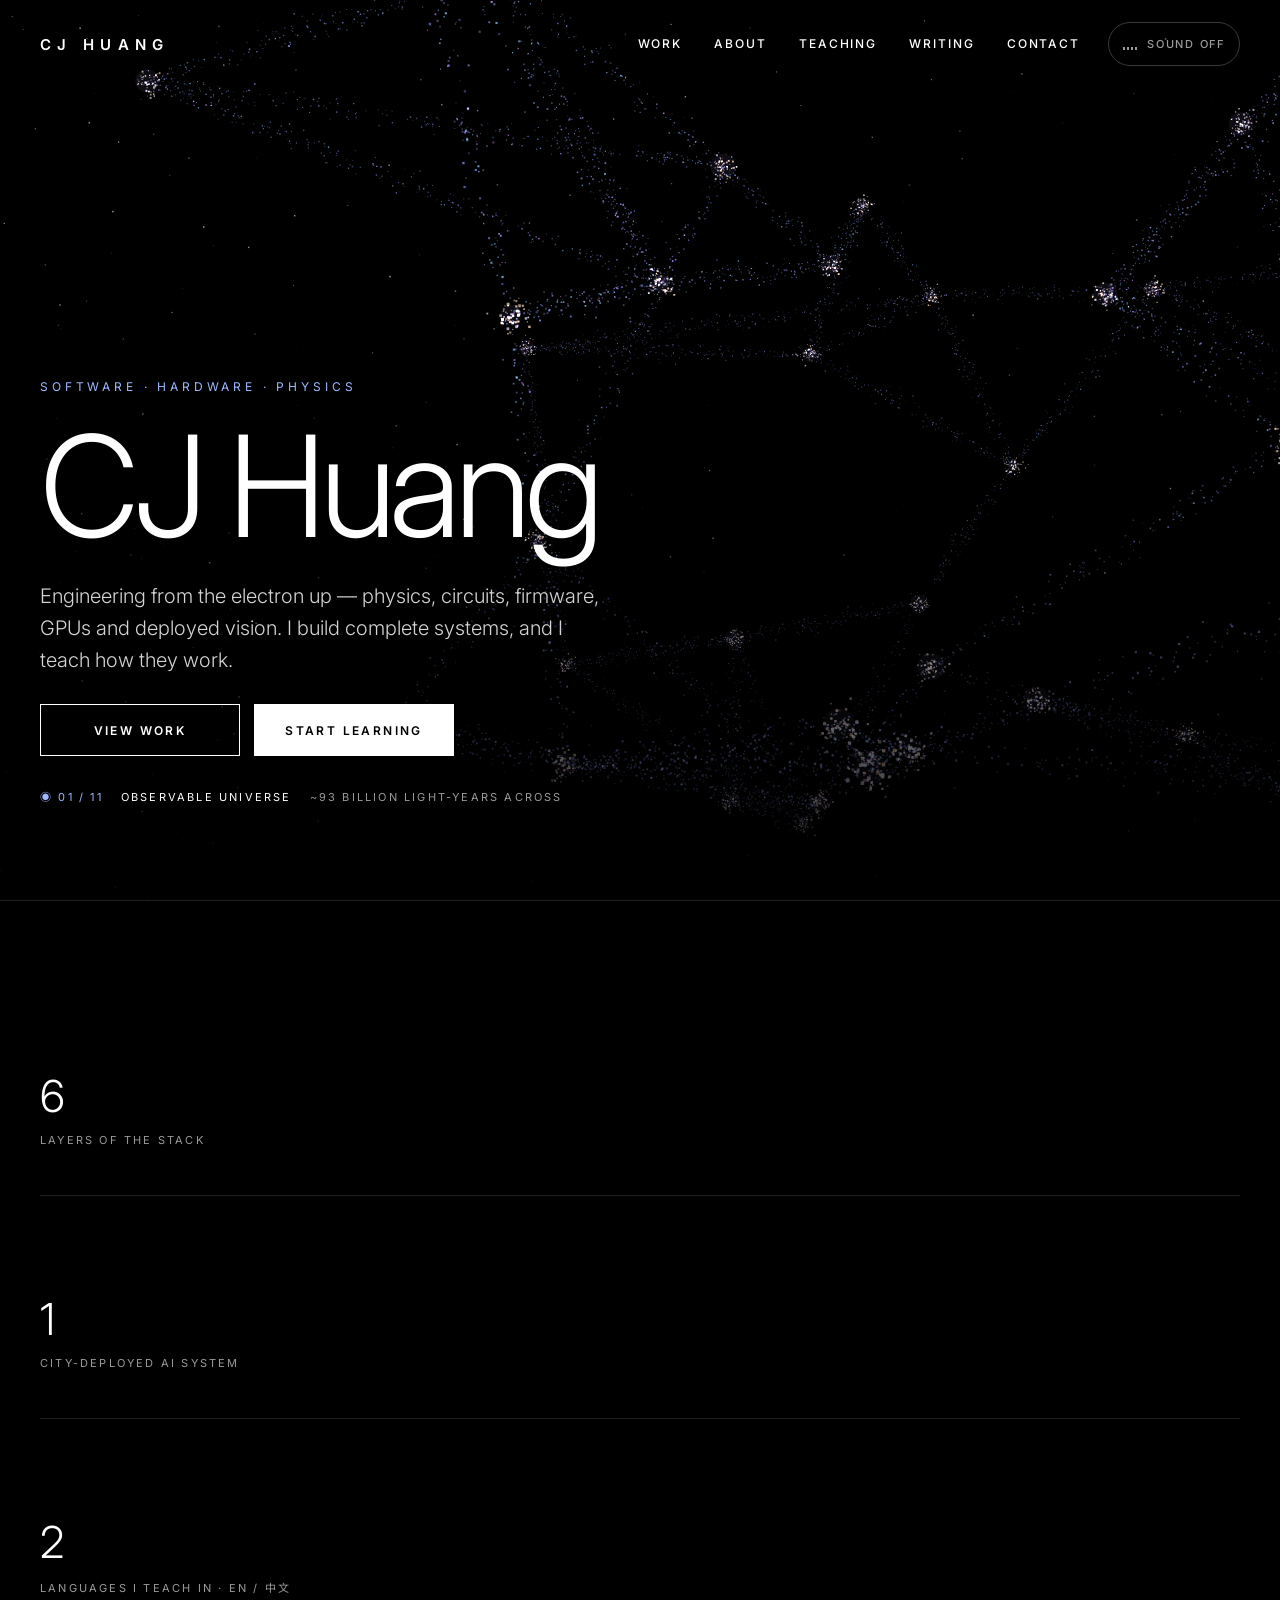
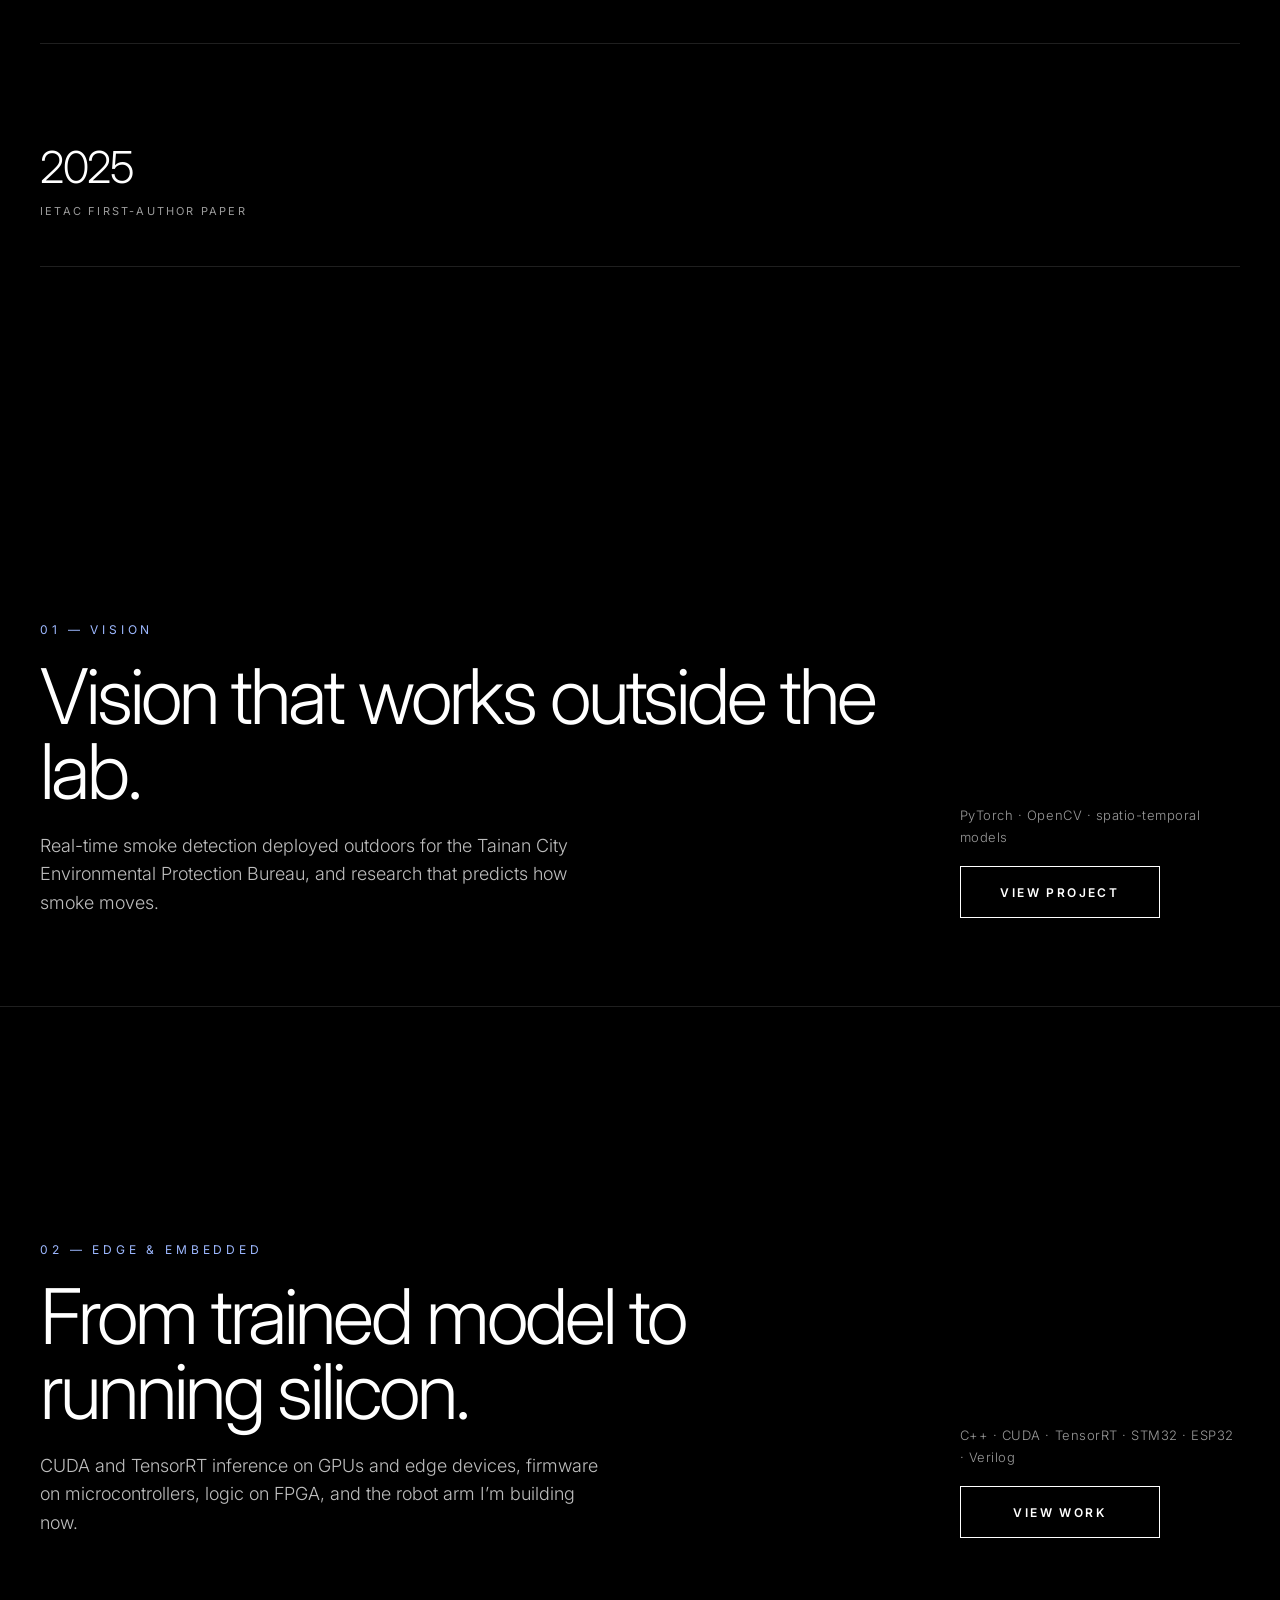
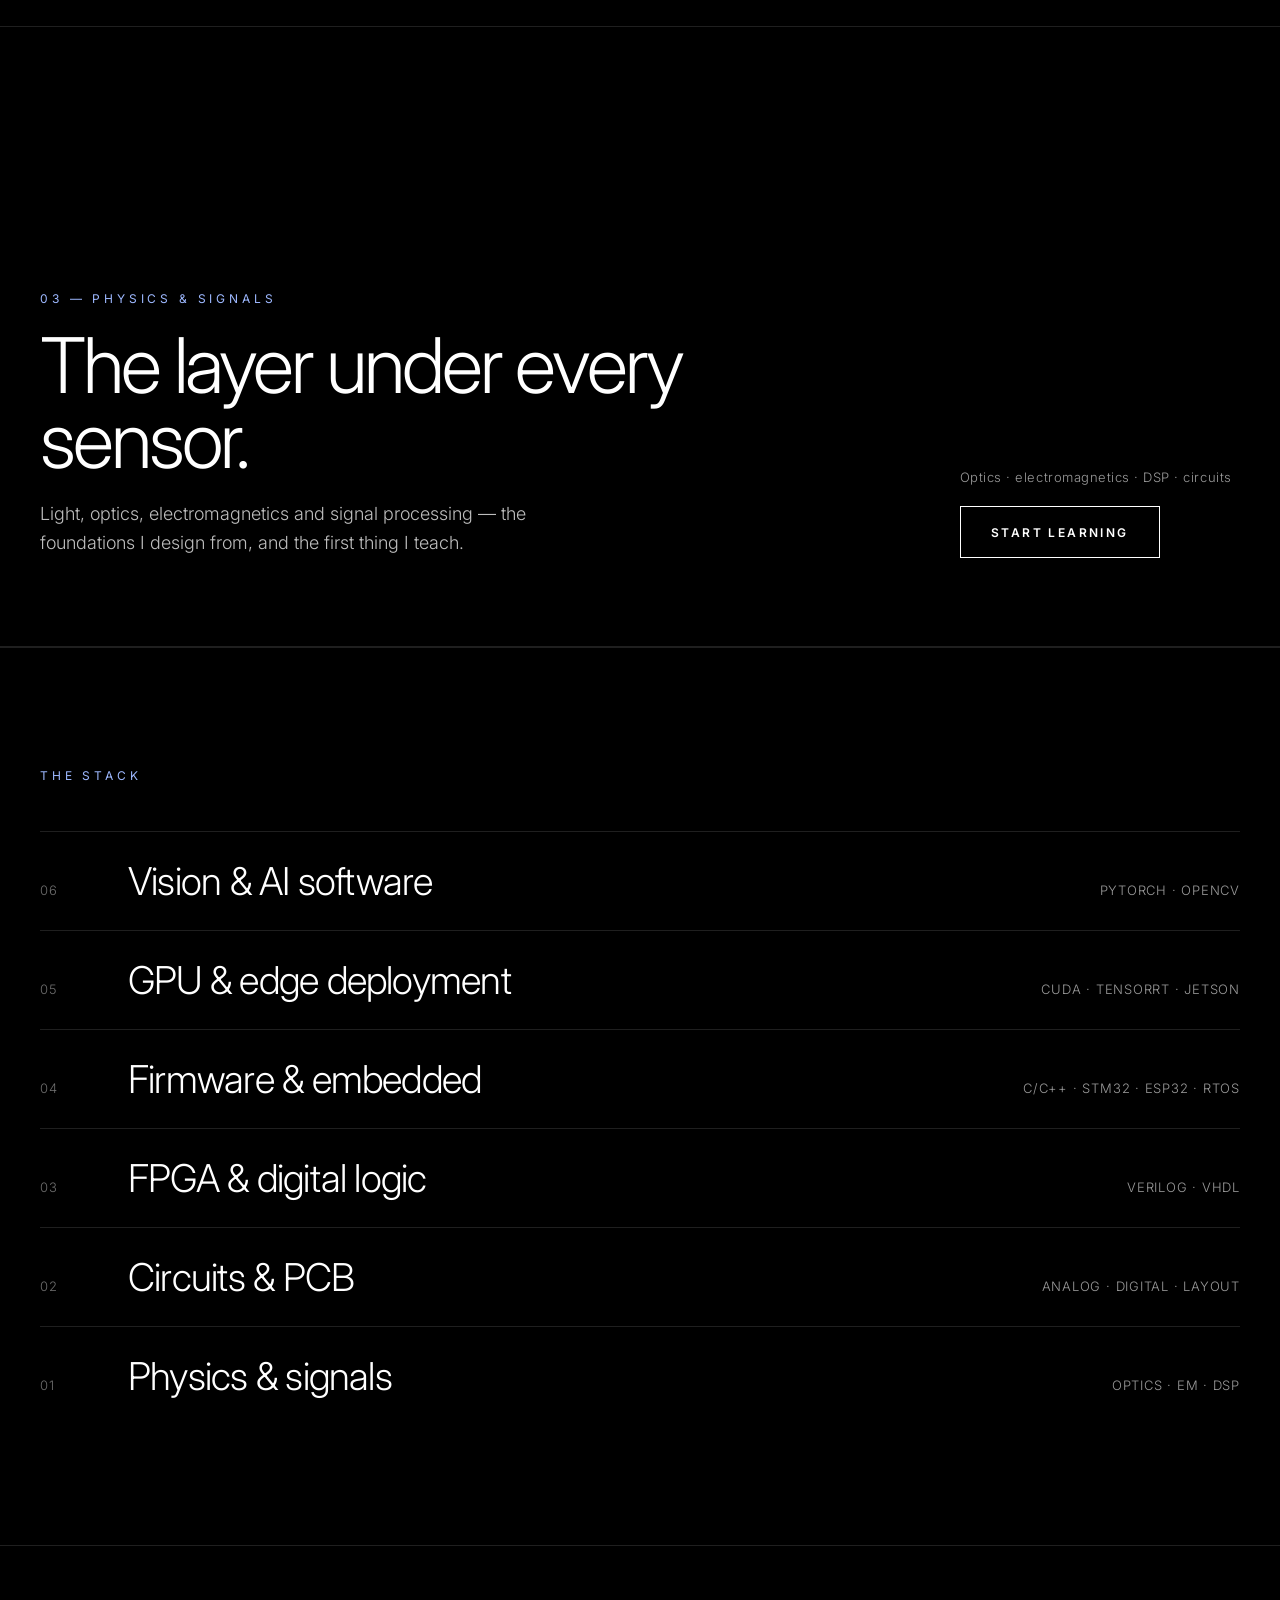
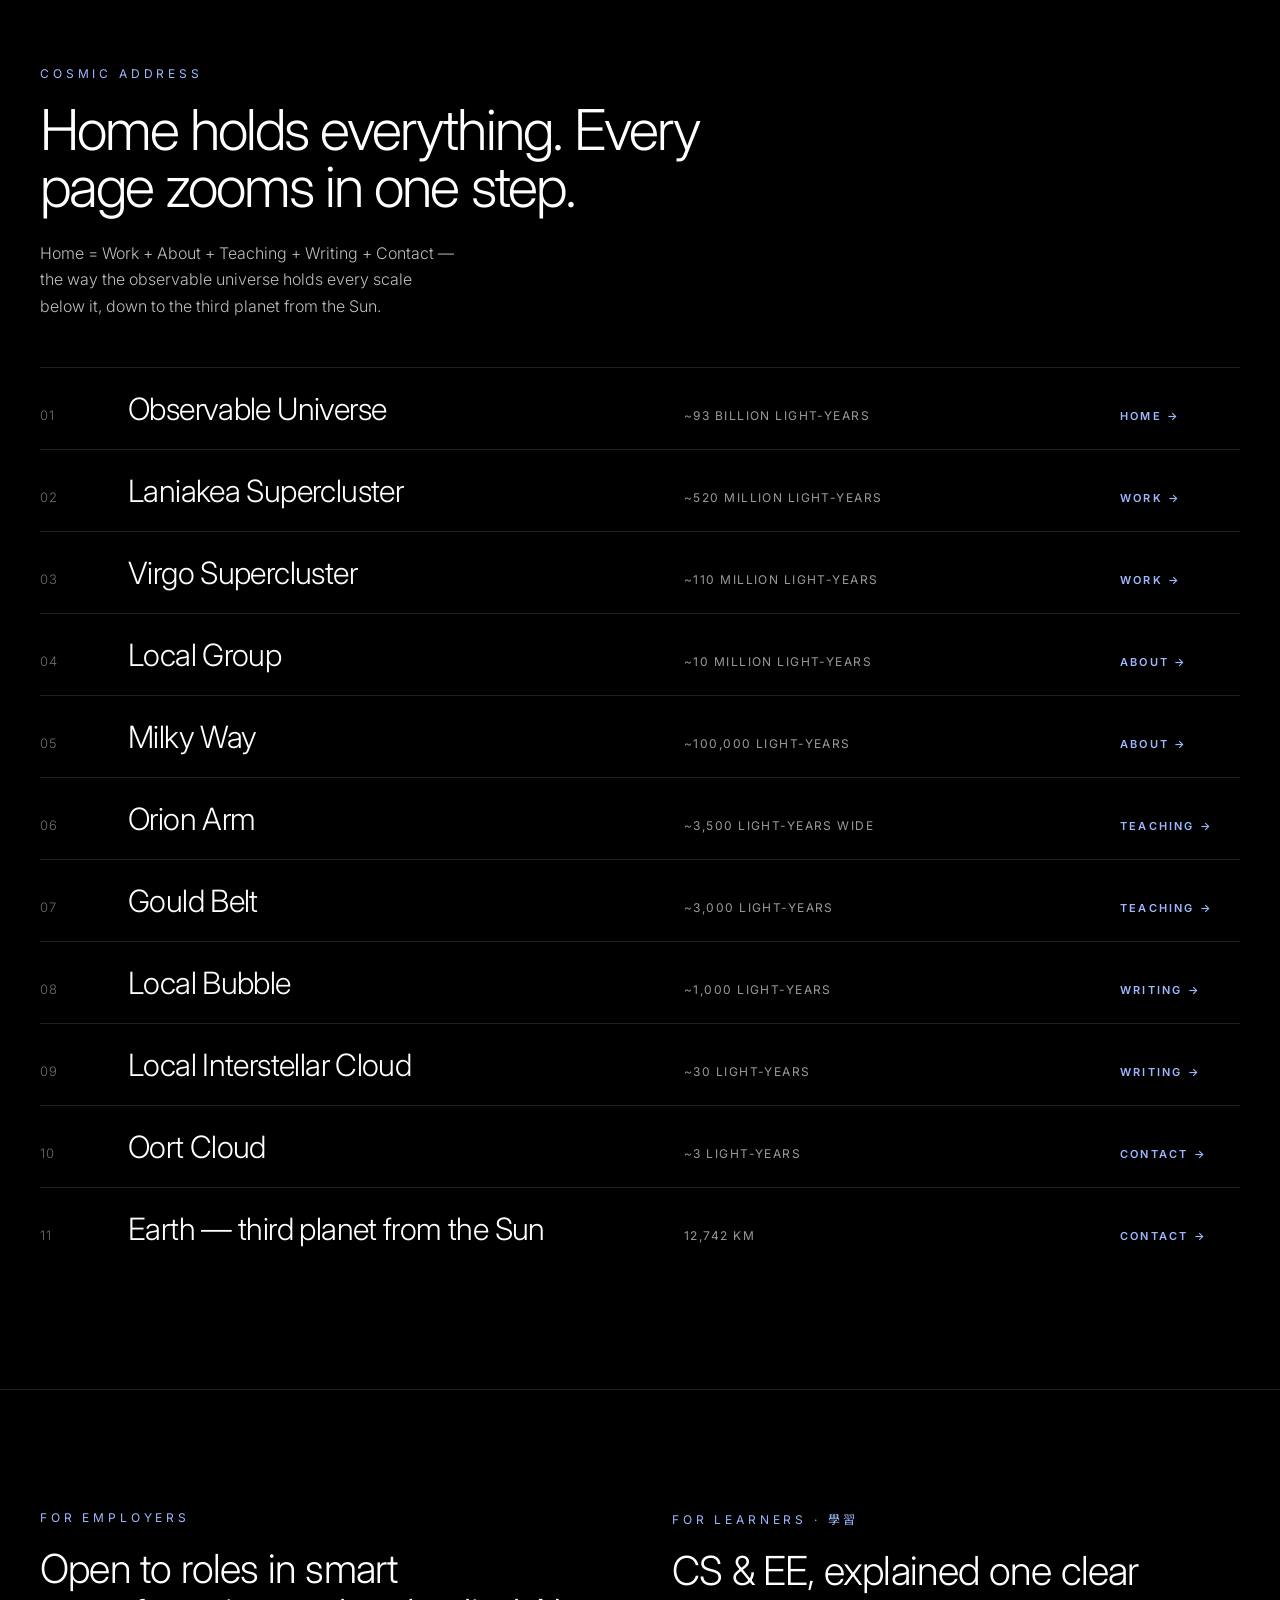
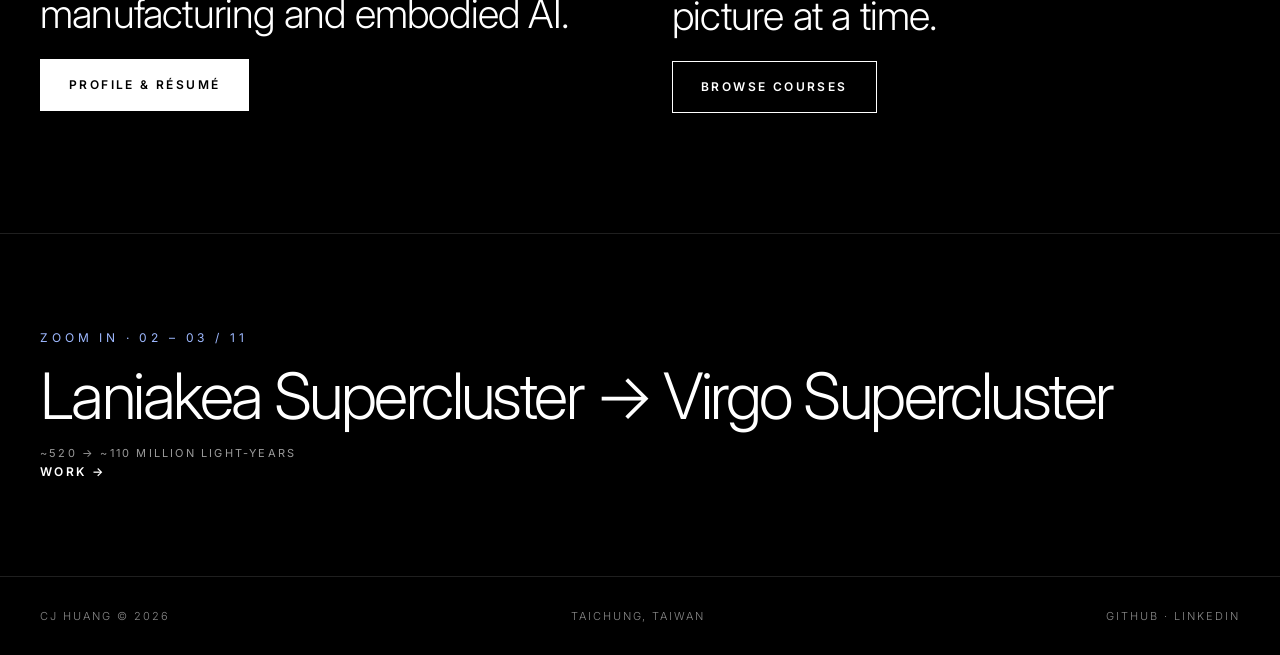
==== commit 71cab51d: "Add files via upload" ====
--- a/index.html
+++ b/index.html
@@ -48,7 +48,7 @@
 <section class="section"><div class="wrap facts">
   <div class="fact"><b>6</b><span class="caps muted">LAYERS OF THE STACK</span></div>
   <div class="fact"><b>1</b><span class="caps muted">CITY-DEPLOYED AI SYSTEM</span></div>
-  <div class="fact"><b>224</b><span class="caps muted">SPECTRAL BANDS PROCESSED</span></div>
+  <div class="fact"><b>2</b><span class="caps muted">LANGUAGES I TEACH IN · EN / 中文</span></div>
   <div class="fact"><b>2025</b><span class="caps muted">IETAC FIRST-AUTHOR PAPER</span></div>
 </div></section>
 <section class="panel"><div class="wrap">
@@ -60,8 +60,8 @@
   <div class="panel-side"><span>C++ · CUDA · TensorRT · STM32 · ESP32 · Verilog</span><a class="btn" href="projects.html">VIEW WORK</a></div>
 </div></section>
 <section class="panel"><div class="wrap">
-  <div class="panel-main"><span class="eyebrow">03 — PHYSICS &amp; SIGNALS</span><h2>Seeing beyond RGB.</h2><p>Hyperspectral pipelines across ~1000–1720 nm for material classification and anomaly detection, built on the physics of light.</p></div>
-  <div class="panel-side"><span>Spectroscopy · PCA · DSP · electromagnetics</span><a class="btn" href="projects.html">VIEW RESEARCH</a></div>
+  <div class="panel-main"><span class="eyebrow">03 — PHYSICS &amp; SIGNALS</span><h2>The layer under every sensor.</h2><p>Light, optics, electromagnetics and signal processing — the foundations I design from, and the first thing I teach.</p></div>
+  <div class="panel-side"><span>Optics · electromagnetics · DSP · circuits</span><a class="btn" href="teaching.html">START LEARNING</a></div>
 </div></section>
 <section class="section">
   <div class="wrap">
@@ -80,6 +80,7 @@
   <div class="wrap">
     <div class="address-head">
       <div><span class="eyebrow">Cosmic address</span><h2 class="big">Home holds everything. Every page zooms in one step.</h2></div>
+      <p class="soft">Home = Work + About + Teaching + Writing + Contact — the way the observable universe holds every scale below it, down to the third planet from the Sun.</p>
     </div>
     <ol class="rows address">
       <li><a href="index.html"><span class="n">01</span><span class="name">Observable Universe</span><span class="size caps">~93 billion light-years</span><span class="go caps accent">HOME →</span></a></li>
@@ -110,7 +111,7 @@
 </div></a></section>
 </main>
 <footer class="site-footer">
-  <div class="wrap"><span>CJ HUANG © 2026</span><span>TAICHUNG, TAIWAN</span><span><a href="#">GITHUB</a> · <a href="#">LINKEDIN</a> · <a href="#">MEDIUM</a></span></div>
+  <div class="wrap"><span>CJ HUANG © 2026</span><span>TAICHUNG, TAIWAN</span><span><a href="https://github.com/chenjin-huang">GITHUB</a> · <a href="https://www.linkedin.com/in/chen-jin-huang">LINKEDIN</a></span></div>
 </footer>
 </body>
 </html>
